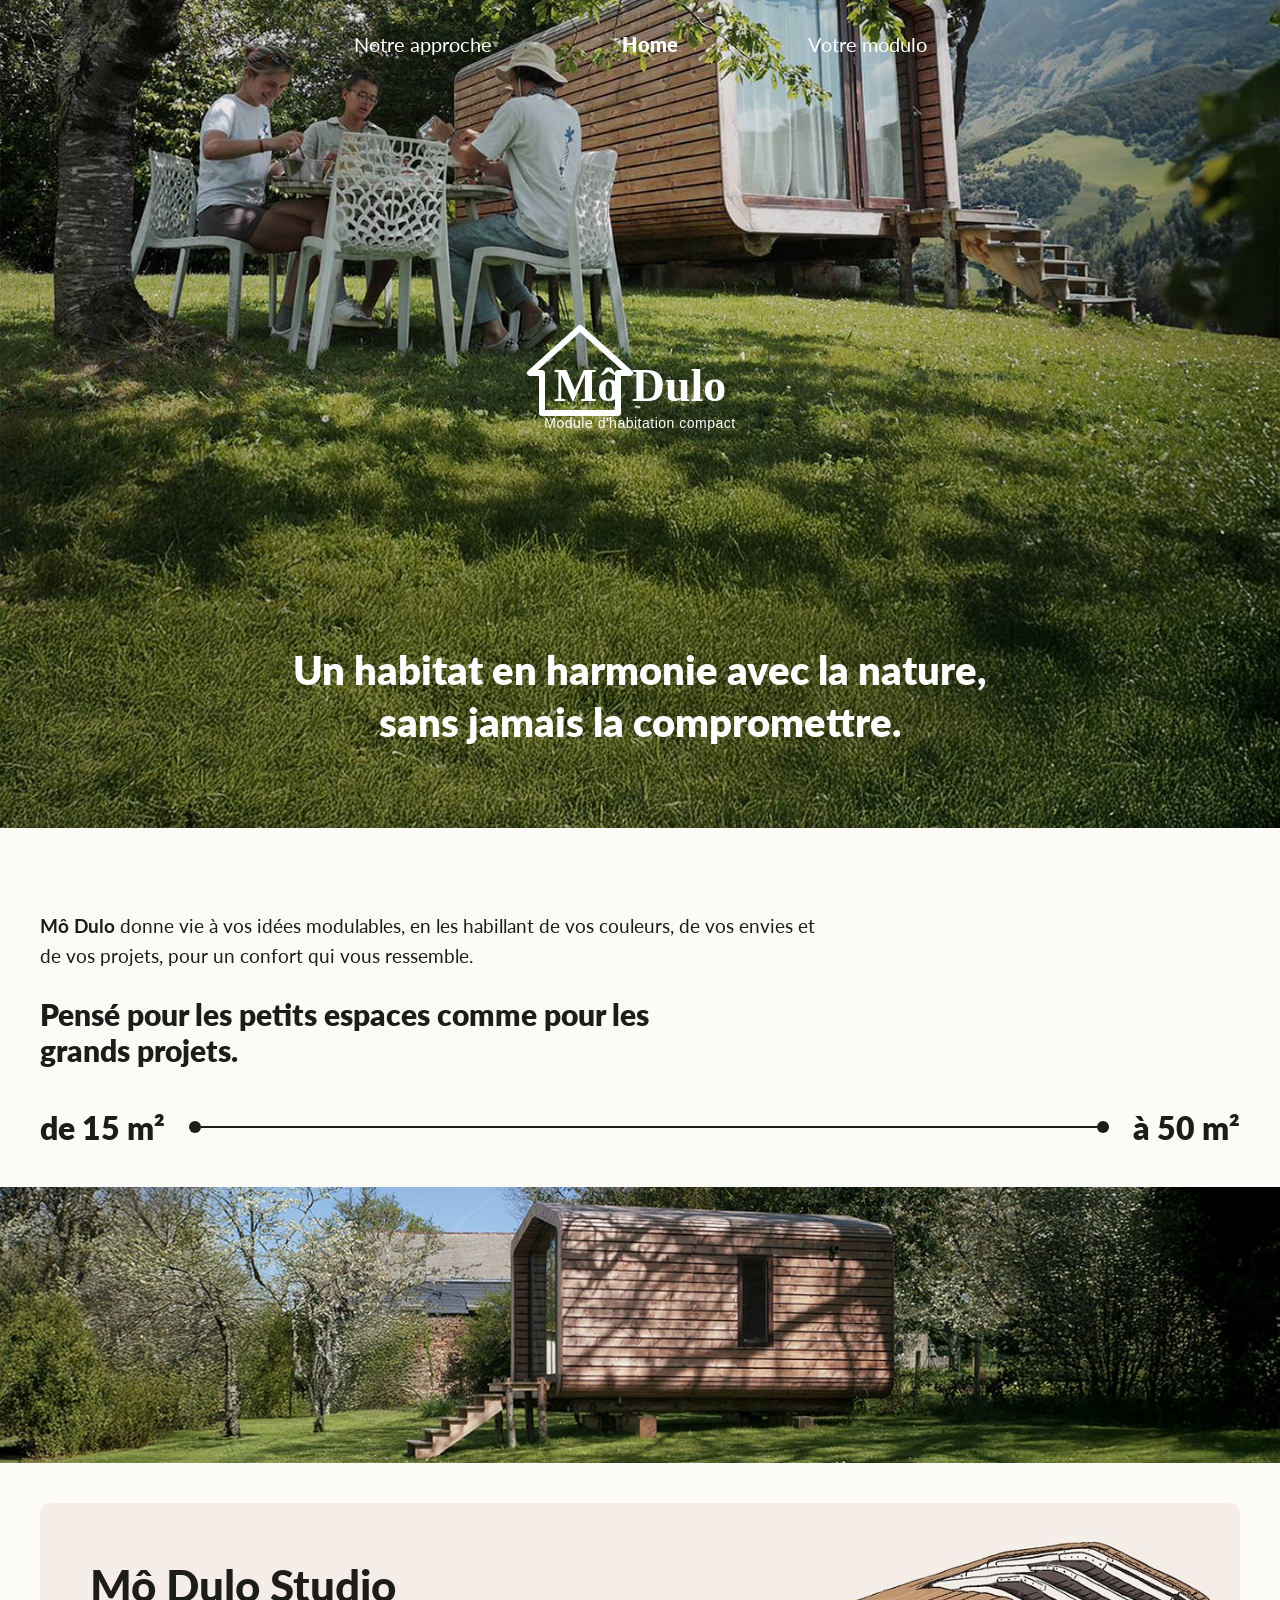
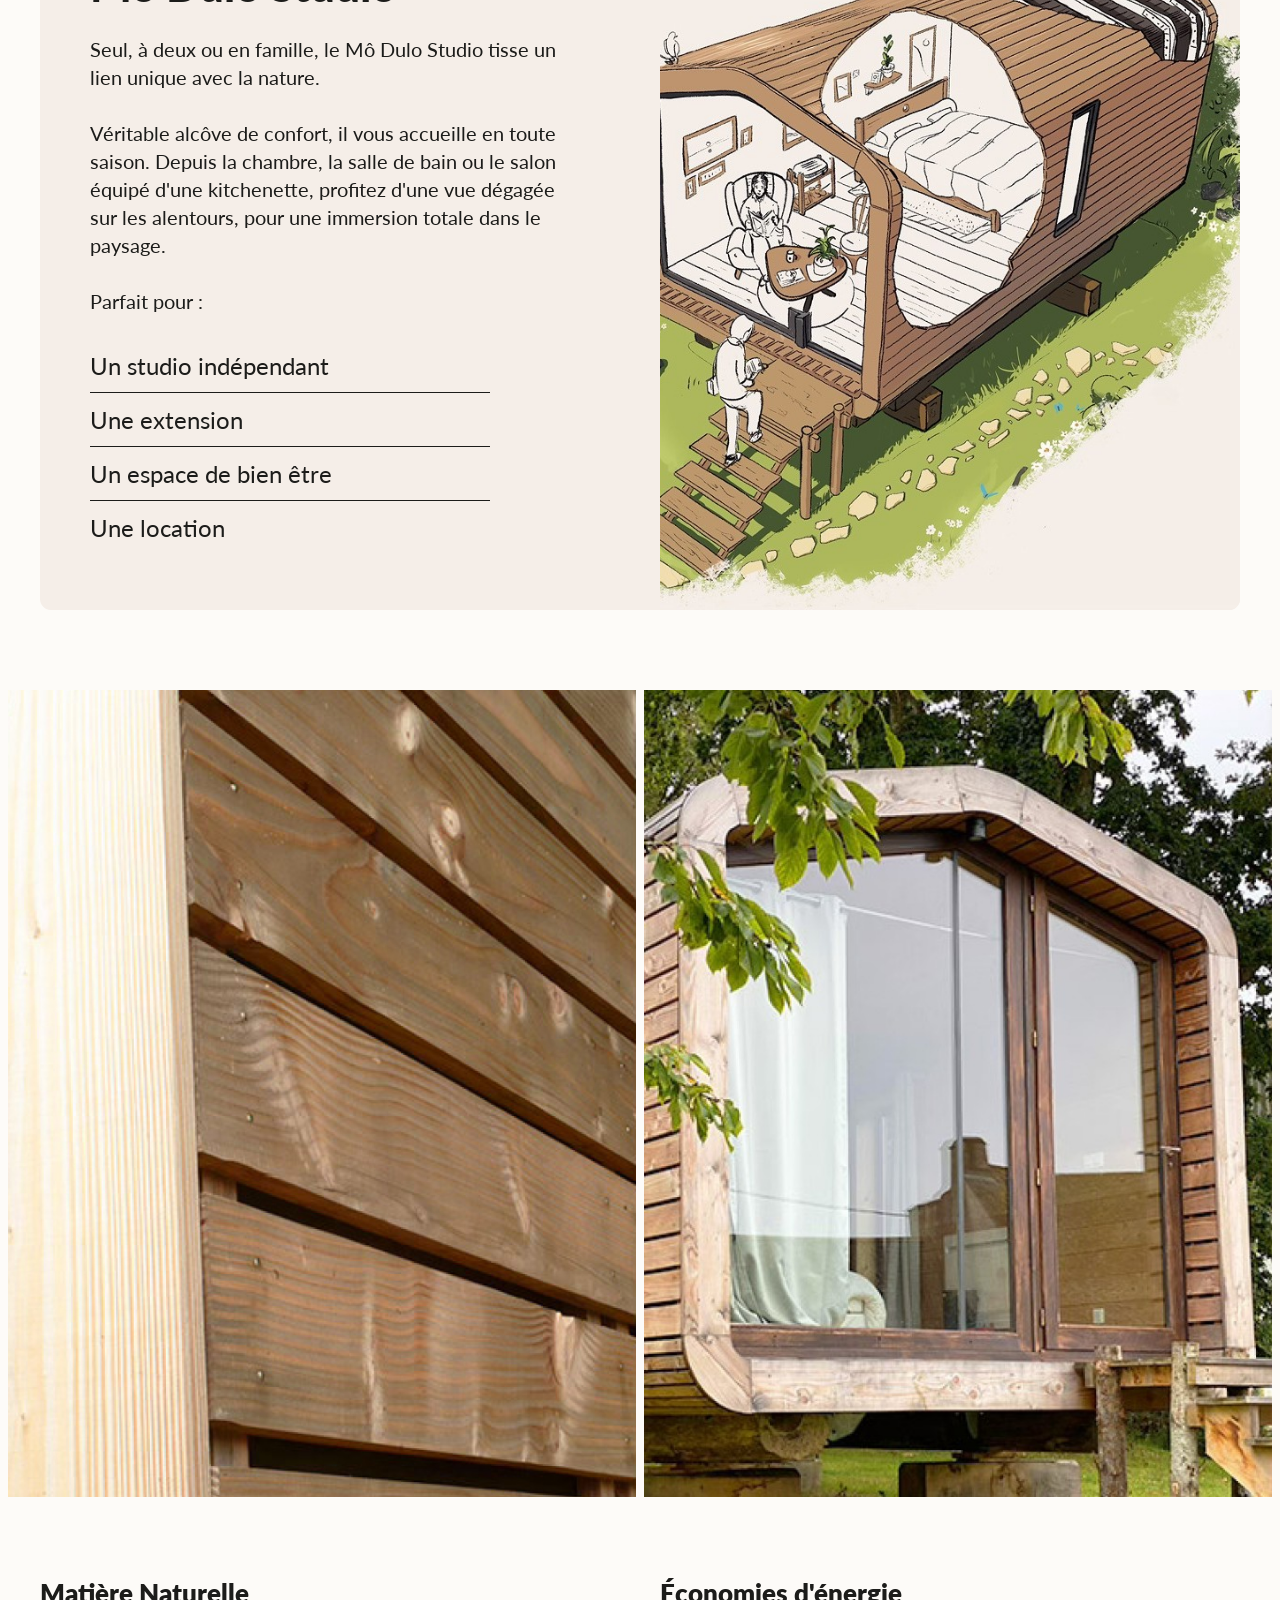
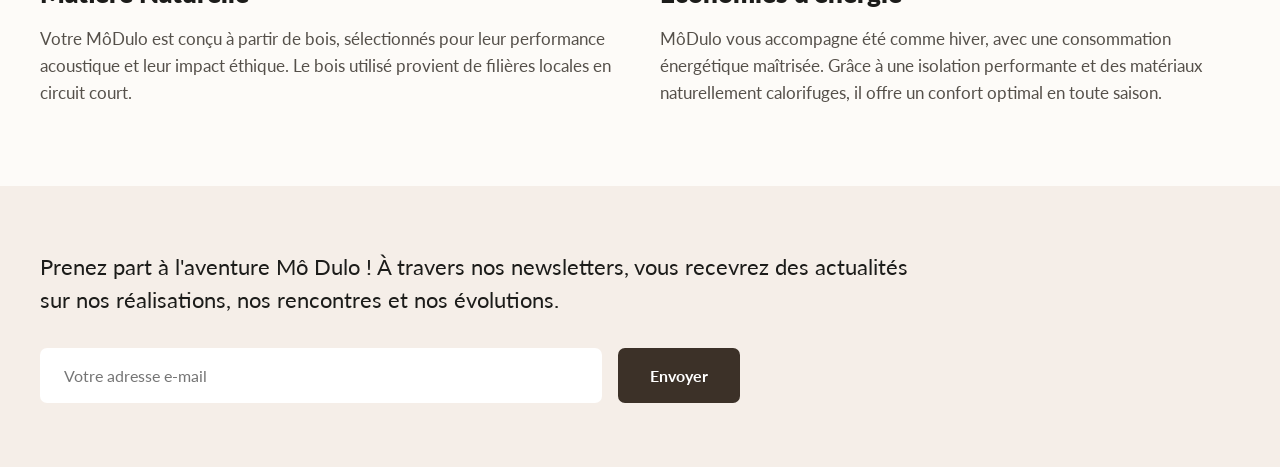
==== index.html @ f39a3858 "Replace placeholder images with real Figma exports Swap the placeholder SVGs for the actual photos/i" ====
<!DOCTYPE html>
<html lang="fr">
<head>
  <meta charset="UTF-8">
  <meta name="viewport" content="width=device-width, initial-scale=1.0">
  <title>Mô Dulo — Module d'habitation compact</title>
  <link rel="preconnect" href="https://fonts.googleapis.com">
  <link rel="preconnect" href="https://fonts.gstatic.com" crossorigin>
  <link href="https://fonts.googleapis.com/css2?family=Lato:ital,wght@0,400;0,700;0,800;0,900&display=swap" rel="stylesheet">
  <link rel="stylesheet" href="assets/css/styles.css">
</head>
<body>

  <header class="hero">
    <nav class="nav">
      <a href="#approche" class="nav__link">Notre approche</a>
      <a href="#" class="nav__link nav__link--active">Home</a>
      <a href="#modulo" class="nav__link">Votre modulo</a>
    </nav>

    <div class="hero__logo">
      <img src="assets/img/logo.svg" alt="Mô Dulo — Module d'habitation compact">
    </div>

    <h1 class="hero__tagline">Un habitat en harmonie avec la nature,<br>sans jamais la compromettre.</h1>
  </header>

  <section class="intro">
    <p class="intro__text">
      <strong>Mô Dulo</strong> donne vie à vos idées modulables, en les habillant de vos couleurs, de vos envies et de vos projets, pour un confort qui vous ressemble.
    </p>
    <p class="intro__highlight">Pensé pour les petits espaces comme pour les grands projets.</p>

    <div class="size-range">
      <span class="size-range__value">de 15 m²</span>
      <span class="size-range__track">
        <span class="size-range__dot"></span>
        <span class="size-range__line"></span>
        <span class="size-range__dot"></span>
      </span>
      <span class="size-range__value">à 50 m²</span>
    </div>
  </section>

  <div class="landscape-band">
    <img src="assets/img/landscape-band.jpg" alt="Mô Dulo installé dans un paysage naturel">
  </div>

  <section class="studio">
    <div class="studio__card">
      <div class="studio__content">
        <h2>Mô Dulo Studio</h2>
        <p>
          Seul, à deux ou en famille, le Mô Dulo Studio tisse un lien unique avec la nature.
          <br><br>
          Véritable alcôve de confort, il vous accueille en toute saison. Depuis la chambre, la salle de bain ou le salon équipé d'une kitchenette, profitez d'une vue dégagée sur les alentours, pour une immersion totale dans le paysage.
          <br><br>
          Parfait pour :
        </p>
        <ul class="studio__list">
          <li>Un studio indépendant</li>
          <li>Une extension</li>
          <li>Un espace de bien être</li>
          <li>Une location</li>
        </ul>
      </div>
      <div class="studio__image">
        <img src="assets/img/studio-illustration.jpg" alt="Coupe illustrée du Mô Dulo Studio">
      </div>
    </div>
  </section>

  <section class="gallery">
    <img src="assets/img/wood-texture.jpg" alt="Bardage bois du Mô Dulo">
    <img src="assets/img/window-photo.jpg" alt="Baie vitrée du Mô Dulo">
  </section>

  <section class="features">
    <div class="features__item">
      <h3>Matière Naturelle</h3>
      <p>Votre MôDulo est conçu à partir de bois, sélectionnés pour leur performance acoustique et leur impact éthique. Le bois utilisé provient de filières locales en circuit court.</p>
    </div>
    <div class="features__item">
      <h3>Économies d'énergie</h3>
      <p>MôDulo vous accompagne été comme hiver, avec une consommation énergétique maîtrisée. Grâce à une isolation performante et des matériaux naturellement calorifuges, il offre un confort optimal en toute saison.</p>
    </div>
  </section>

  <section class="newsletter">
    <p class="newsletter__text">
      Prenez part à l'aventure Mô Dulo ! À travers nos newsletters, vous recevrez des actualités sur nos réalisations, nos rencontres et nos évolutions.
    </p>
    <form class="newsletter__form" id="newsletter-form">
      <input type="email" name="email" class="newsletter__input" placeholder="Votre adresse e-mail" required>
      <button type="submit" class="newsletter__button">Envoyer</button>
    </form>
  </section>

  <script src="assets/js/main.js"></script>
</body>
</html>
---- assets/css/styles.css ----
:root {
  --color-bg: #fdfbf8;
  --color-card: #f5eee8;
  --color-text: #1c1c1a;
  --color-muted: #55504a;
  --color-accent: #3c3128;
  --font-body: 'Lato', Arial, sans-serif;
}

* {
  box-sizing: border-box;
}

body {
  margin: 0;
  font-family: var(--font-body);
  color: var(--color-text);
  background: var(--color-bg);
}

img {
  max-width: 100%;
  display: block;
}

/* Header / Hero */

.hero {
  position: relative;
  min-height: 92vh;
  background: url('../img/hero.jpg') center / cover no-repeat;
  display: flex;
  flex-direction: column;
  justify-content: space-between;
  padding: 32px 40px 80px;
}

.nav {
  display: flex;
  justify-content: center;
  gap: 130px;
  flex-wrap: wrap;
}

.nav__link {
  color: #ffffff;
  font-size: 20px;
  font-weight: 400;
  text-decoration: none;
}

.nav__link--active {
  font-weight: 800;
}

.hero__logo {
  display: flex;
  justify-content: center;
  margin-top: 40px;
}

.hero__logo img {
  width: min(300px, 60vw);
}

.hero__tagline {
  color: #ffffff;
  text-align: center;
  font-size: clamp(24px, 4vw, 40px);
  font-weight: 800;
  line-height: 1.3;
  margin: 0;
}

/* Intro */

.intro {
  max-width: 1360px;
  margin: 0 auto;
  padding: 64px 40px 40px;
}

.intro__text {
  font-size: 19px;
  line-height: 1.6;
  max-width: 780px;
}

.intro__highlight {
  font-size: 30px;
  font-weight: 800;
  max-width: 620px;
  margin: 24px 0 40px;
}

.size-range {
  display: flex;
  align-items: center;
  gap: 24px;
  flex-wrap: wrap;
}

.size-range__value {
  font-size: 32px;
  font-weight: 800;
  white-space: nowrap;
}

.size-range__track {
  flex: 1;
  min-width: 160px;
  display: flex;
  align-items: center;
}

.size-range__dot {
  width: 12px;
  height: 12px;
  border-radius: 50%;
  background: var(--color-text);
  flex-shrink: 0;
}

.size-range__line {
  flex: 1;
  height: 2px;
  background: var(--color-text);
}

/* Landscape band */

.landscape-band {
  width: 100%;
  line-height: 0;
}

.landscape-band img {
  width: 100%;
  height: auto;
  object-fit: cover;
}

/* Studio */

.studio {
  padding: 40px;
  max-width: 1440px;
  margin: 0 auto;
}

.studio__card {
  background: var(--color-card);
  border-radius: 11px;
  display: flex;
  flex-wrap: wrap;
  align-items: stretch;
  overflow: hidden;
  gap: 40px;
}

.studio__content {
  flex: 1 1 380px;
  padding: 56px 50px;
}

.studio__content h2 {
  font-size: 44px;
  font-weight: 900;
  margin: 0 0 24px;
}

.studio__content p {
  font-size: 20px;
  line-height: 1.4;
  margin: 0 0 24px;
}

.studio__list {
  list-style: none;
  margin: 0;
  padding: 0;
  font-size: 24px;
  max-width: 400px;
}

.studio__list li {
  padding: 12px 0;
  border-bottom: 1px solid var(--color-text);
}

.studio__list li:last-child {
  border-bottom: none;
}

.studio__image {
  flex: 1 1 380px;
  min-width: 0;
}

.studio__image img {
  width: 100%;
  height: 100%;
  object-fit: cover;
}

/* Gallery */

.gallery {
  display: grid;
  grid-template-columns: 1fr 1fr;
  gap: 8px;
  padding: 0 8px;
  max-width: 1440px;
  margin: 40px auto;
}

.gallery img {
  width: 100%;
  height: 100%;
  object-fit: cover;
}

/* Features */

.features {
  max-width: 1440px;
  margin: 0 auto;
  padding: 40px;
  display: grid;
  grid-template-columns: 1fr 1fr;
  gap: 40px;
}

.features__item h3 {
  font-size: 26px;
  font-weight: 800;
  margin: 0 0 16px;
}

.features__item p {
  font-size: 17px;
  line-height: 1.6;
  color: var(--color-muted);
  margin: 0;
}

/* Newsletter */

.newsletter {
  background: var(--color-card);
  max-width: 1440px;
  margin: 40px auto 0;
  padding: 64px 40px;
}

.newsletter__text {
  max-width: 900px;
  font-size: 22px;
  line-height: 1.5;
  margin: 0 0 32px;
}

.newsletter__form {
  display: flex;
  gap: 16px;
  max-width: 700px;
  flex-wrap: wrap;
}

.newsletter__input {
  flex: 1;
  min-width: 200px;
  padding: 18px 24px;
  border-radius: 7px;
  border: none;
  background: #ffffff;
  font-family: inherit;
  font-size: 16px;
}

.newsletter__button {
  padding: 18px 32px;
  border-radius: 7px;
  border: none;
  background: var(--color-accent);
  color: #ffffff;
  font-family: inherit;
  font-size: 16px;
  font-weight: 700;
  cursor: pointer;
}

.newsletter__button:hover {
  opacity: 0.9;
}

@media (max-width: 700px) {
  .gallery,
  .features {
    grid-template-columns: 1fr;
  }

  .nav {
    gap: 24px;
  }

  .studio__content {
    padding: 40px 28px;
  }
}
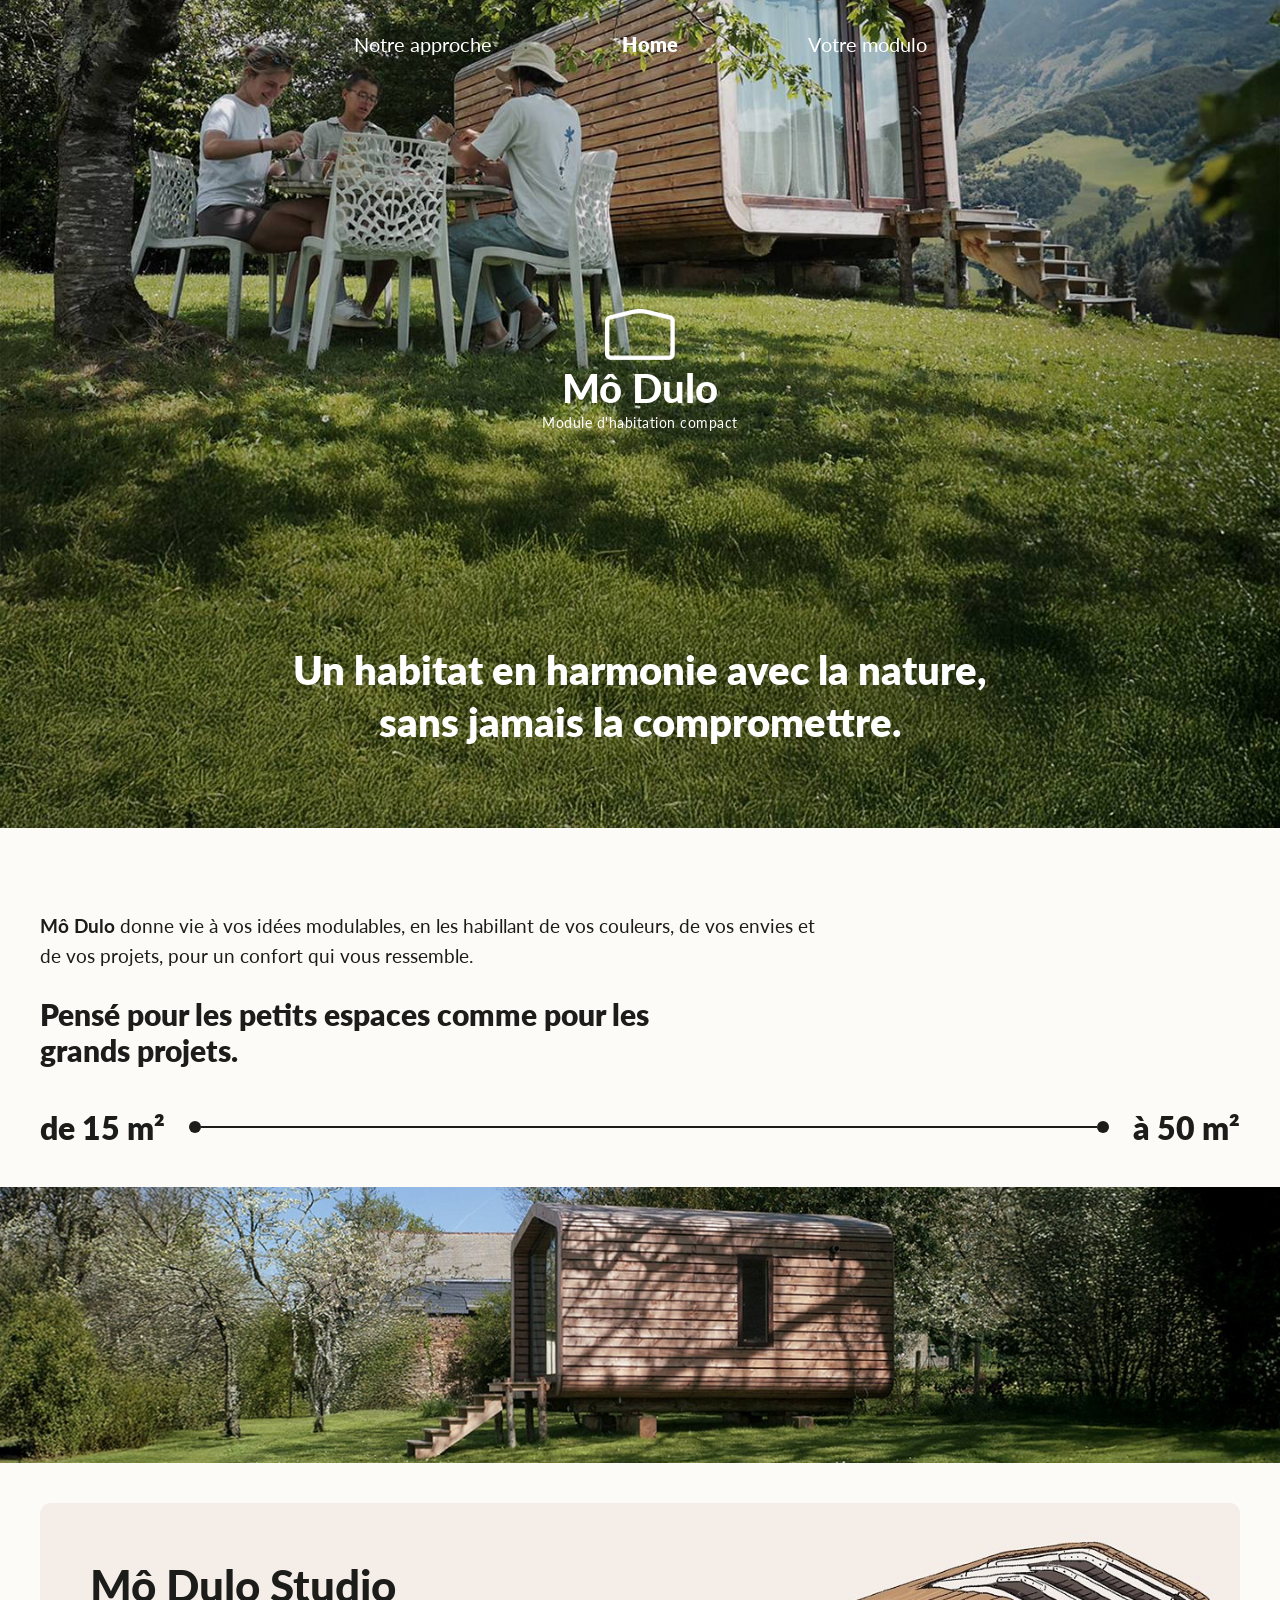
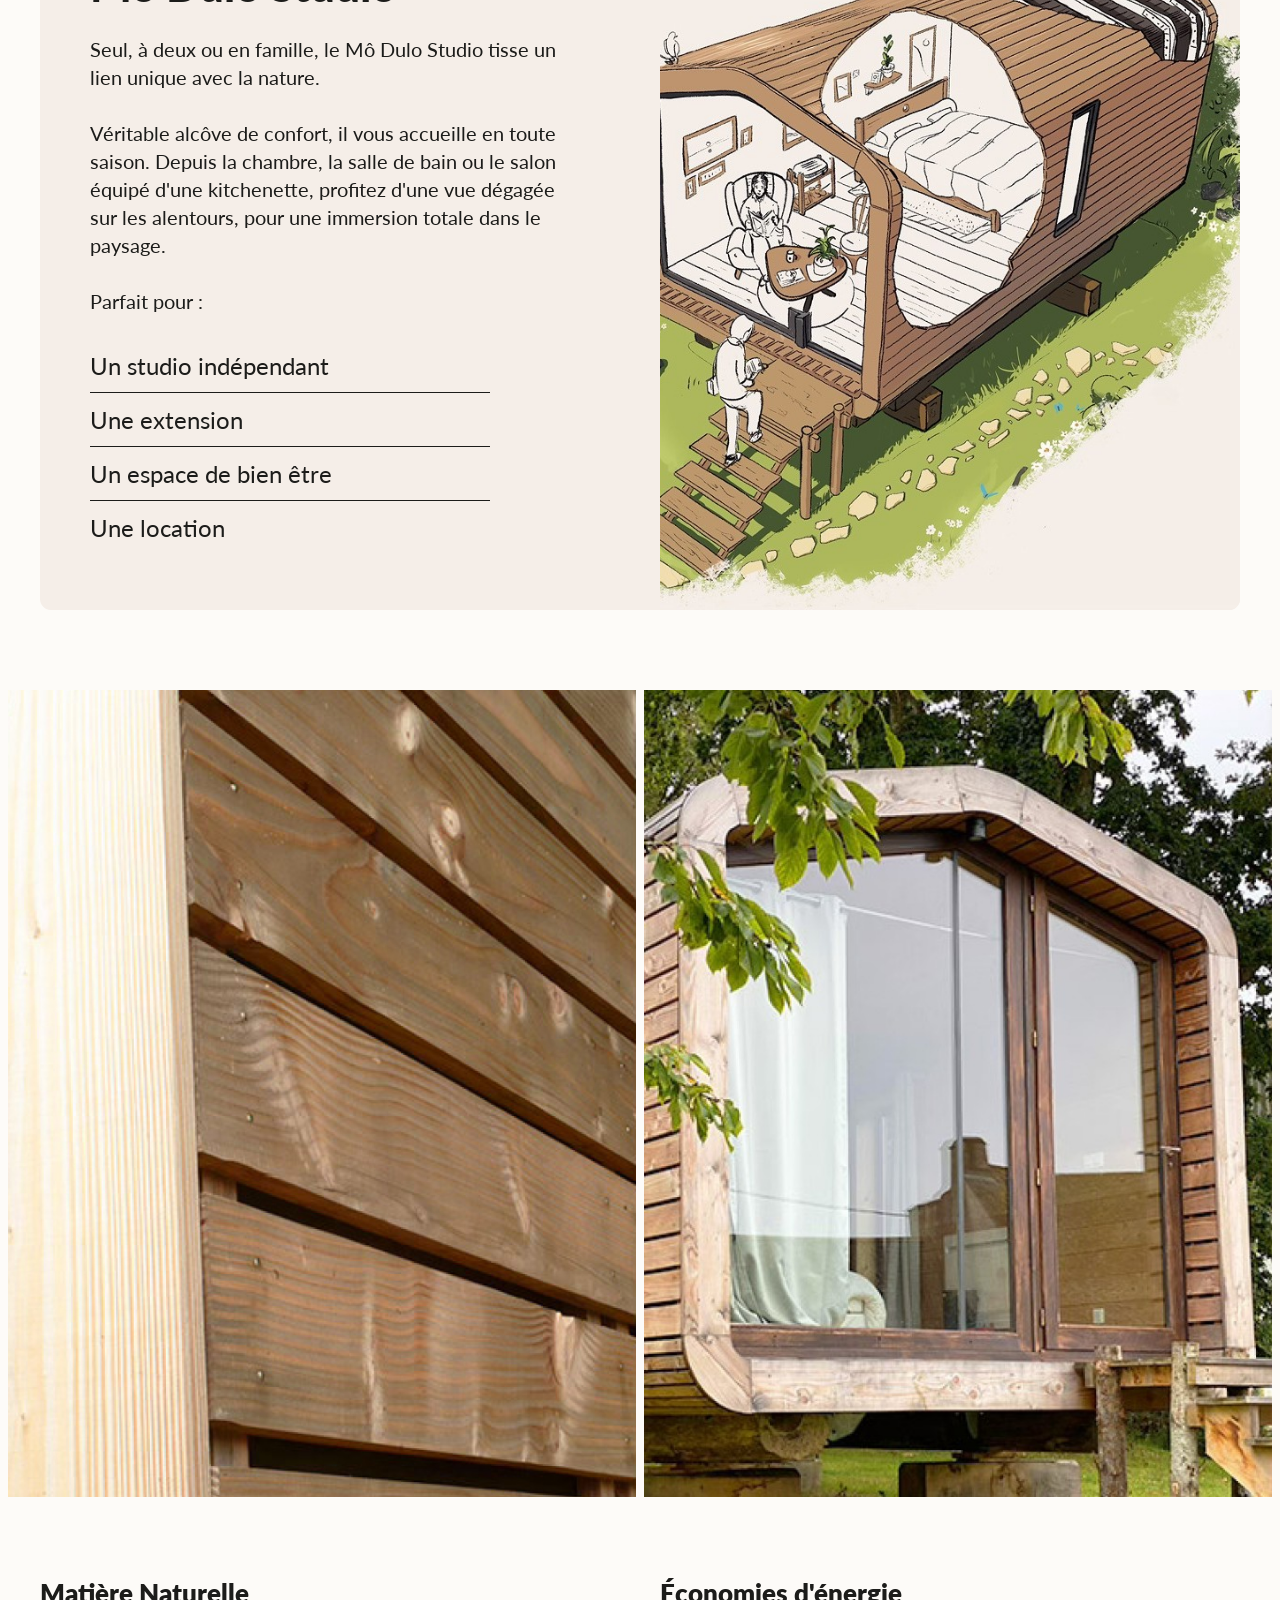
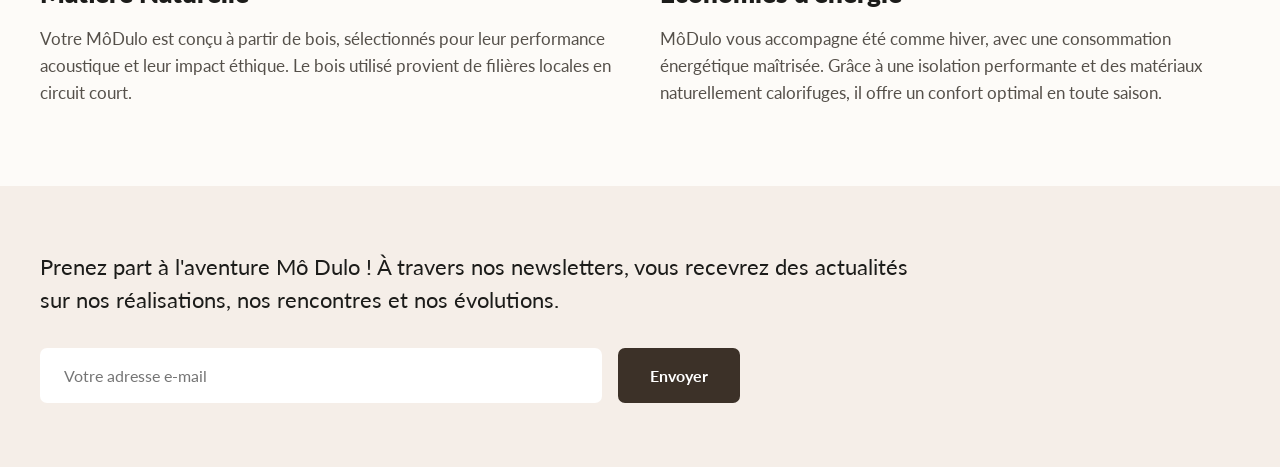
==== commit 6b20e899: "Use real logo icon exported from Figma Replace the hand-drawn placeholder logo with the actual house" ====
--- a/index.html
+++ b/index.html
@@ -19,7 +19,9 @@
     </nav>
 
     <div class="hero__logo">
-      <img src="assets/img/logo.svg" alt="Mô Dulo — Module d'habitation compact">
+      <img src="assets/img/logo-icon.png" alt="" class="hero__logo-icon">
+      <p class="hero__logo-title">Mô Dulo</p>
+      <p class="hero__logo-subtitle">Module d'habitation compact</p>
     </div>
 
     <h1 class="hero__tagline">Un habitat en harmonie avec la nature,<br>sans jamais la compromettre.</h1>
--- a/assets/css/styles.css
+++ b/assets/css/styles.css
@@ -55,12 +55,29 @@
 
 .hero__logo {
   display: flex;
-  justify-content: center;
+  flex-direction: column;
+  align-items: center;
   margin-top: 40px;
-}
-
-.hero__logo img {
-  width: min(300px, 60vw);
+  color: #ffffff;
+}
+
+.hero__logo-icon {
+  width: 70px;
+  height: auto;
+  margin-bottom: 8px;
+}
+
+.hero__logo-title {
+  margin: 0;
+  font-size: 40px;
+  font-weight: 900;
+  line-height: 1;
+}
+
+.hero__logo-subtitle {
+  margin: 6px 0 0;
+  font-size: 14px;
+  letter-spacing: 0.5px;
 }
 
 .hero__tagline {
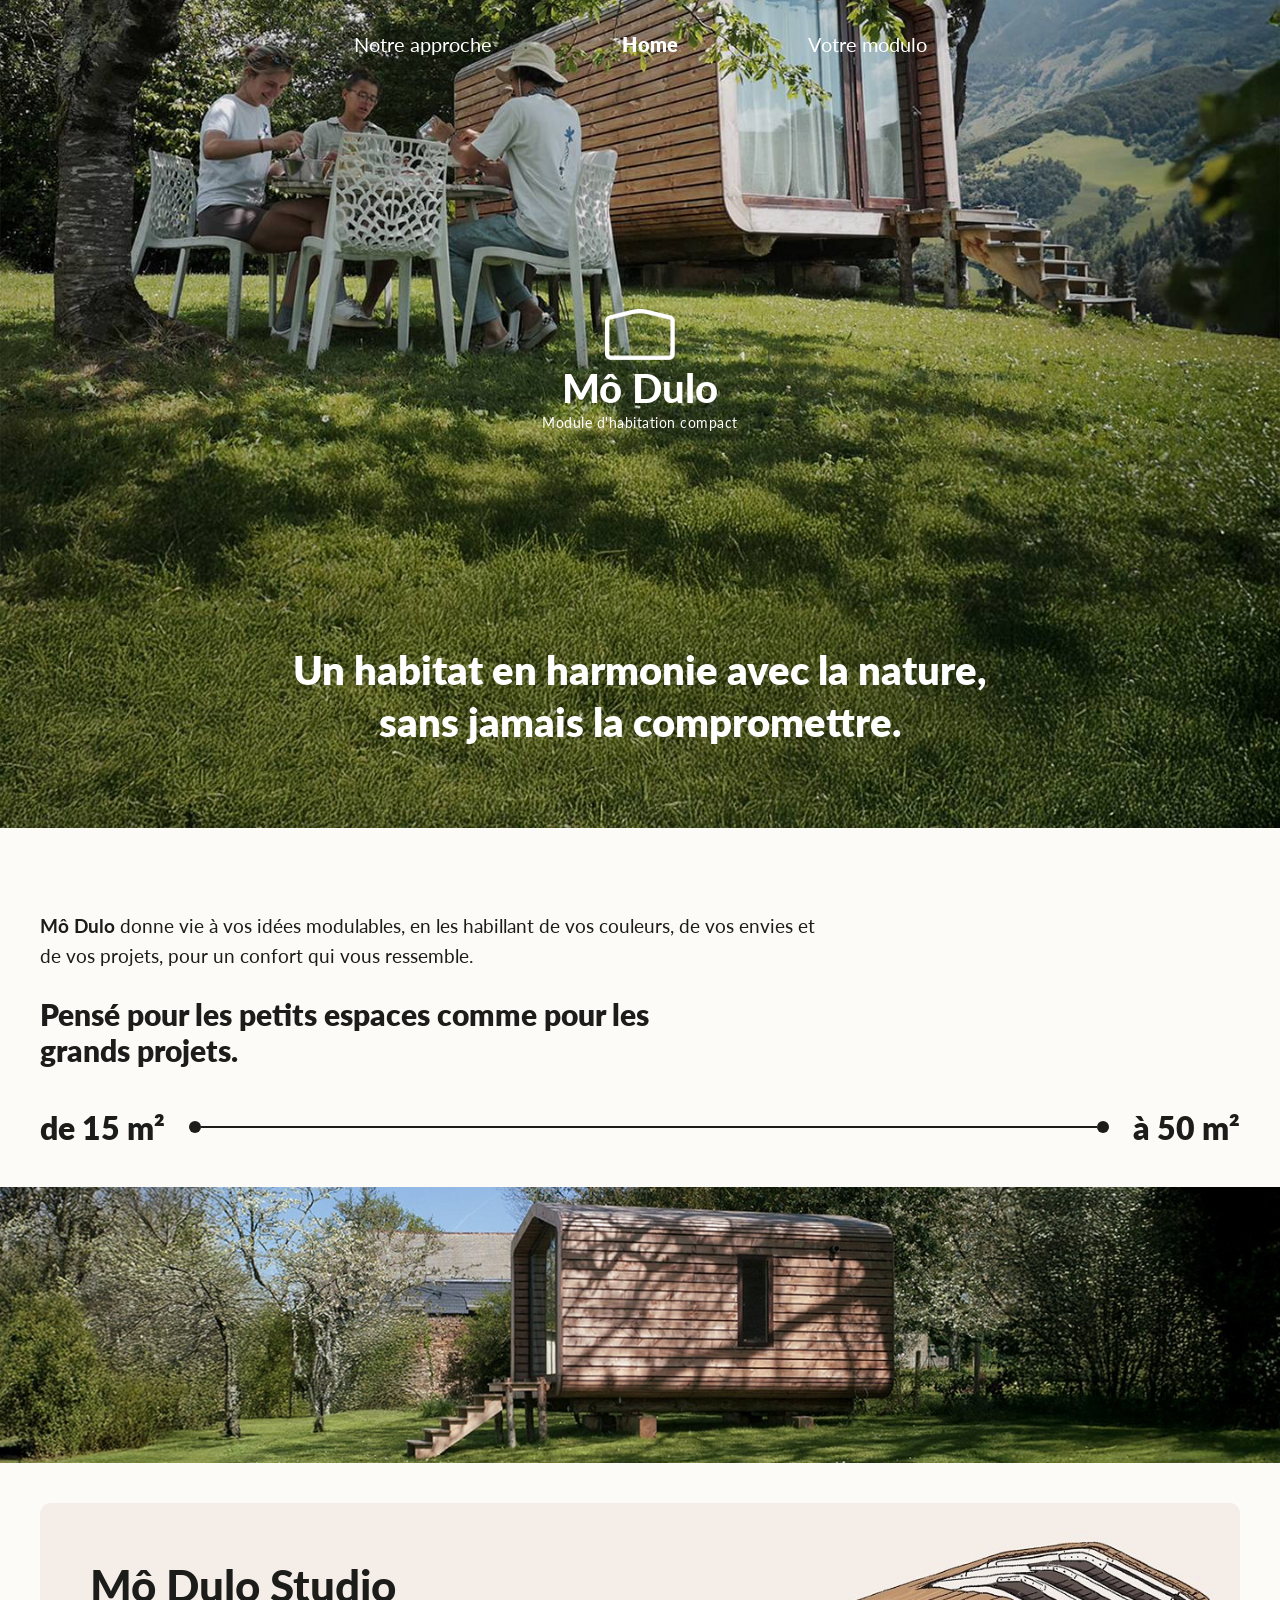
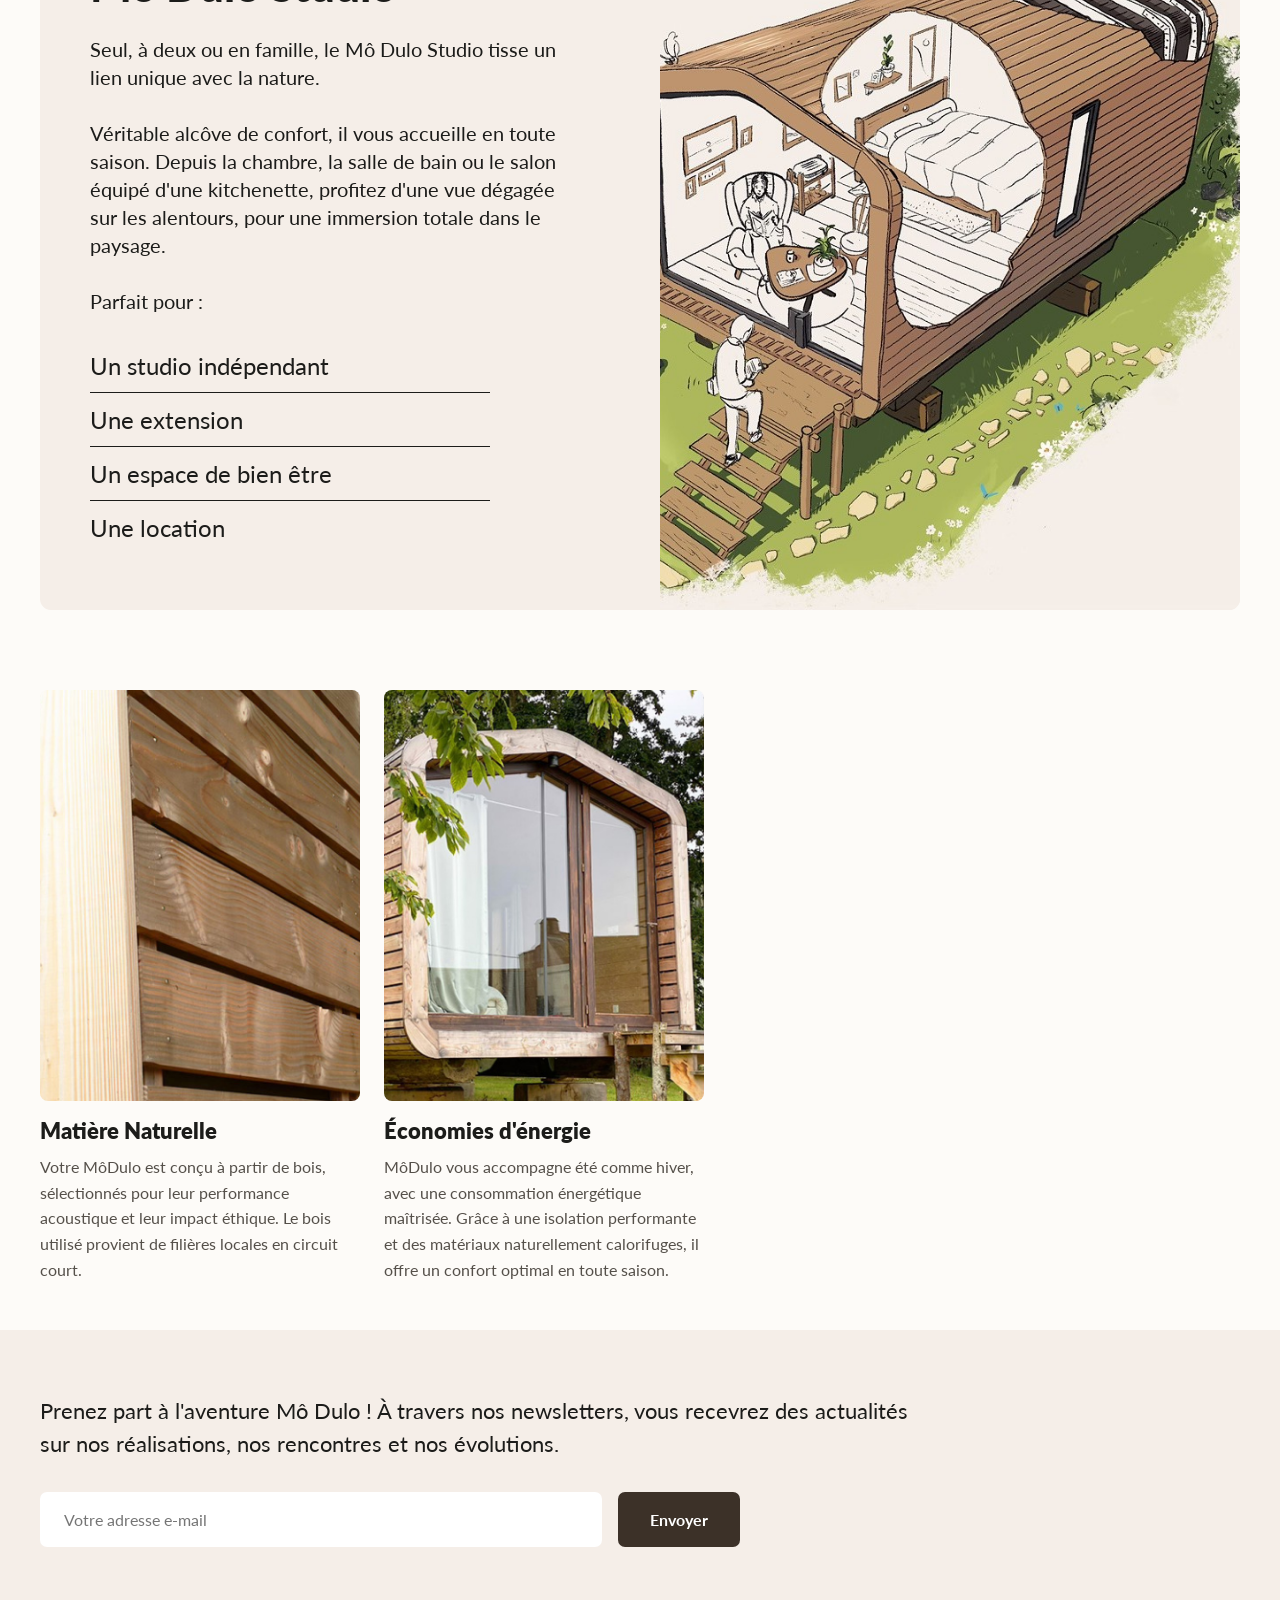
==== commit 40726eb2: "Turn Home's material/energy section into a horizontal image+caption carousel Each photo now sits dir" ====
--- a/index.html
+++ b/index.html
@@ -13,9 +13,15 @@
 
   <header class="hero">
     <nav class="nav">
-      <a href="#approche" class="nav__link">Notre approche</a>
-      <a href="#" class="nav__link nav__link--active">Home</a>
-      <a href="#modulo" class="nav__link">Votre modulo</a>
+      <a href="notre-approche.html" class="nav__link">Notre approche</a>
+      <a href="index.html" class="nav__link nav__link--active">Home</a>
+      <div class="nav__item">
+        <a href="votre-modulo.html" class="nav__link">Votre modulo</a>
+        <div class="nav__dropdown">
+          <a href="votre-modulo-particulier.html">Particuliers</a>
+          <a href="votre-modulo-pro.html">Professionnels</a>
+        </div>
+      </div>
     </nav>
 
     <div class="hero__logo">
@@ -72,19 +78,18 @@
     </div>
   </section>
 
-  <section class="gallery">
-    <img src="assets/img/wood-texture.jpg" alt="Bardage bois du Mô Dulo">
-    <img src="assets/img/window-photo.jpg" alt="Baie vitrée du Mô Dulo">
-  </section>
-
-  <section class="features">
-    <div class="features__item">
-      <h3>Matière Naturelle</h3>
-      <p>Votre MôDulo est conçu à partir de bois, sélectionnés pour leur performance acoustique et leur impact éthique. Le bois utilisé provient de filières locales en circuit court.</p>
-    </div>
-    <div class="features__item">
-      <h3>Économies d'énergie</h3>
-      <p>MôDulo vous accompagne été comme hiver, avec une consommation énergétique maîtrisée. Grâce à une isolation performante et des matériaux naturellement calorifuges, il offre un confort optimal en toute saison.</p>
+  <section class="feature-carousel">
+    <div class="feature-carousel__track">
+      <div class="feature-carousel__item">
+        <img src="assets/img/wood-texture.jpg" alt="Bardage bois du Mô Dulo">
+        <h3>Matière Naturelle</h3>
+        <p>Votre MôDulo est conçu à partir de bois, sélectionnés pour leur performance acoustique et leur impact éthique. Le bois utilisé provient de filières locales en circuit court.</p>
+      </div>
+      <div class="feature-carousel__item">
+        <img src="assets/img/window-photo.jpg" alt="Baie vitrée du Mô Dulo">
+        <h3>Économies d'énergie</h3>
+        <p>MôDulo vous accompagne été comme hiver, avec une consommation énergétique maîtrisée. Grâce à une isolation performante et des matériaux naturellement calorifuges, il offre un confort optimal en toute saison.</p>
+      </div>
     </div>
   </section>
 
--- a/assets/css/styles.css
+++ b/assets/css/styles.css
@@ -53,6 +53,49 @@
   font-weight: 800;
 }
 
+.nav__item {
+  position: relative;
+  padding-bottom: 12px;
+  margin-bottom: -12px;
+}
+
+.nav__dropdown {
+  display: none;
+  position: absolute;
+  top: 100%;
+  left: 50%;
+  transform: translateX(-50%);
+  min-width: 180px;
+  background: #ffffff;
+  border-radius: 8px;
+  box-shadow: 0 12px 28px rgba(0, 0, 0, 0.18);
+  padding: 8px;
+  flex-direction: column;
+  z-index: 30;
+}
+
+.nav__item:hover .nav__dropdown,
+.nav__item:focus-within .nav__dropdown,
+.nav__item.is-open .nav__dropdown {
+  display: flex;
+}
+
+.nav__dropdown a {
+  display: block;
+  padding: 10px 14px;
+  border-radius: 6px;
+  color: var(--color-text);
+  font-size: 16px;
+  font-weight: 400;
+  text-decoration: none;
+  white-space: nowrap;
+}
+
+.nav__dropdown a:hover,
+.nav__dropdown a.is-active {
+  background: var(--color-card);
+}
+
 .hero__logo {
   display: flex;
   flex-direction: column;
@@ -220,42 +263,45 @@
   object-fit: cover;
 }
 
-/* Gallery */
-
-.gallery {
-  display: grid;
-  grid-template-columns: 1fr 1fr;
-  gap: 8px;
-  padding: 0 8px;
+/* Feature carousel — image + caption pairs, scrolling horizontally */
+
+.feature-carousel {
   max-width: 1440px;
   margin: 40px auto;
-}
-
-.gallery img {
-  width: 100%;
-  height: 100%;
-  object-fit: cover;
-}
-
-/* Features */
-
-.features {
-  max-width: 1440px;
-  margin: 0 auto;
-  padding: 40px;
-  display: grid;
-  grid-template-columns: 1fr 1fr;
-  gap: 40px;
-}
-
-.features__item h3 {
-  font-size: 26px;
-  font-weight: 800;
-  margin: 0 0 16px;
-}
-
-.features__item p {
-  font-size: 17px;
+  padding: 0 40px;
+}
+
+.feature-carousel__track {
+  display: flex;
+  gap: 24px;
+  overflow-x: auto;
+  scroll-snap-type: x mandatory;
+  -webkit-overflow-scrolling: touch;
+  padding-bottom: 8px;
+}
+
+.feature-carousel__item {
+  flex: 0 0 auto;
+  width: min(320px, 80vw);
+  scroll-snap-align: start;
+}
+
+.feature-carousel__item img {
+  width: 100%;
+  aspect-ratio: 668 / 858;
+  object-fit: cover;
+  border-radius: 8px;
+  margin-bottom: 16px;
+}
+
+.feature-carousel__item h3 {
+  font-size: 22px;
+  font-weight: 800;
+  margin: 0 0 10px;
+}
+
+.feature-carousel__item p {
+  font-size: 16px;
   line-height: 1.6;
   color: var(--color-muted);
   margin: 0;
@@ -311,12 +357,297 @@
   opacity: 0.9;
 }
 
+/* Plain page header (inner pages without a hero photo) */
+
+.page-header {
+  padding: 32px 40px;
+  background: var(--color-bg);
+}
+
+.page-header .nav__link {
+  color: var(--color-text);
+}
+
+.page-title {
+  max-width: 1440px;
+  margin: 0 auto;
+  padding: 24px 40px 0;
+  font-size: clamp(28px, 3.5vw, 44px);
+  font-weight: 900;
+}
+
+/* Two-column text + media block, reused across inner pages */
+
+.two-col {
+  max-width: 1440px;
+  margin: 0 auto;
+  padding: 40px;
+  display: flex;
+  flex-wrap: wrap;
+  gap: 40px;
+  align-items: center;
+}
+
+.two-col--reverse {
+  flex-direction: row-reverse;
+}
+
+.two-col__text {
+  flex: 1 1 420px;
+}
+
+.two-col__text h2 {
+  font-size: clamp(24px, 3vw, 34px);
+  font-weight: 800;
+  margin: 0 0 20px;
+}
+
+.two-col__text p {
+  font-size: 18px;
+  line-height: 1.6;
+  color: var(--color-muted);
+  margin: 0;
+}
+
+.two-col__media {
+  flex: 1 1 380px;
+  min-width: 0;
+}
+
+.two-col__media img {
+  width: 100%;
+  border-radius: 11px;
+}
+
+/* Statement banner */
+
+.statement {
+  max-width: 1200px;
+  margin: 0 auto;
+  padding: 20px 40px 60px;
+  font-size: clamp(22px, 2.6vw, 30px);
+  font-weight: 800;
+  line-height: 1.4;
+}
+
+/* Single full-width image band (for flattened multi-photo exports) */
+
+.full-image {
+  max-width: 1440px;
+  margin: 0 auto 60px;
+  padding: 0 40px;
+}
+
+.full-image img {
+  width: 100%;
+  border-radius: 8px;
+  object-fit: cover;
+}
+
+/* Image grid (flexible number of tiles) */
+
+.image-grid {
+  max-width: 1440px;
+  margin: 0 auto 60px;
+  padding: 0 40px;
+  display: grid;
+  grid-template-columns: repeat(auto-fit, minmax(220px, 1fr));
+  gap: 12px;
+}
+
+.image-grid img {
+  width: 100%;
+  height: 100%;
+  border-radius: 8px;
+  object-fit: cover;
+}
+
+.image-grid--tight img {
+  border-radius: 0;
+}
+
+/* Info cards (3-up) */
+
+.info-cards {
+  max-width: 1440px;
+  margin: 0 auto 80px;
+  padding: 0 40px;
+  display: grid;
+  grid-template-columns: repeat(auto-fit, minmax(260px, 1fr));
+  gap: 24px;
+}
+
+.info-card {
+  background: var(--color-card);
+  border-radius: 11px;
+  padding: 28px;
+  font-size: 16px;
+  line-height: 1.6;
+  color: var(--color-muted);
+}
+
+/* Case studies (Votre modulo particulier / pro) */
+
+.case-study {
+  max-width: 1440px;
+  margin: 0 auto;
+  padding: 60px 40px;
+  border-top: 1px solid #ddd6cd;
+}
+
+.case-study:first-of-type {
+  border-top: none;
+}
+
+.case-study__title {
+  font-size: clamp(28px, 3.5vw, 40px);
+  font-weight: 900;
+  margin: 0 0 32px;
+}
+
+.case-study__intro {
+  display: flex;
+  flex-wrap: wrap;
+  gap: 40px;
+  margin-bottom: 32px;
+}
+
+.case-study__list {
+  flex: 1 1 320px;
+  list-style: none;
+  margin: 0;
+  padding: 0;
+  font-size: 17px;
+  line-height: 1.9;
+  color: var(--color-muted);
+}
+
+.case-study__media {
+  flex: 1 1 420px;
+  min-width: 0;
+}
+
+.case-study__media img {
+  width: 100%;
+  border-radius: 11px;
+}
+
+.case-study__summary {
+  font-size: 19px;
+  line-height: 1.6;
+  max-width: 900px;
+  margin: 0 0 24px;
+}
+
+.case-study__story {
+  font-size: 17px;
+  line-height: 1.7;
+  color: var(--color-muted);
+  max-width: 900px;
+  margin: 0 0 12px;
+}
+
+.case-study__location {
+  font-size: 15px;
+  font-weight: 700;
+  margin: 0 0 32px;
+}
+
+.case-study__gallery {
+  display: grid;
+  grid-template-columns: repeat(auto-fit, minmax(220px, 1fr));
+  gap: 12px;
+  margin: 0 0 40px;
+}
+
+.case-study__gallery img {
+  width: 100%;
+  height: 100%;
+  border-radius: 8px;
+  object-fit: cover;
+}
+
+.case-study__band {
+  margin: 0 0 40px;
+}
+
+.case-study__band img {
+  width: 100%;
+  border-radius: 11px;
+  max-height: 500px;
+  object-fit: cover;
+}
+
+.specs-grid {
+  display: grid;
+  grid-template-columns: repeat(auto-fit, minmax(200px, 1fr));
+  gap: 24px;
+}
+
+.specs-grid h4 {
+  font-size: 15px;
+  font-weight: 800;
+  text-transform: uppercase;
+  letter-spacing: 0.5px;
+  margin: 0 0 10px;
+}
+
+.specs-grid p {
+  font-size: 15px;
+  line-height: 1.6;
+  color: var(--color-muted);
+  margin: 0;
+}
+
+/* Hub page (Votre modulo) */
+
+.hub-cards {
+  max-width: 1100px;
+  margin: 0 auto;
+  padding: 40px;
+  display: grid;
+  grid-template-columns: repeat(auto-fit, minmax(320px, 1fr));
+  gap: 32px;
+}
+
+.hub-card {
+  display: block;
+  text-decoration: none;
+  color: var(--color-text);
+  background: var(--color-card);
+  border-radius: 11px;
+  overflow: hidden;
+  transition: transform 0.15s ease;
+}
+
+.hub-card:hover {
+  transform: translateY(-4px);
+}
+
+.hub-card img {
+  width: 100%;
+  height: 320px;
+  object-fit: cover;
+}
+
+.hub-card__body {
+  padding: 28px;
+}
+
+.hub-card__body h2 {
+  margin: 0 0 10px;
+  font-size: 26px;
+  font-weight: 800;
+}
+
+.hub-card__body p {
+  margin: 0;
+  font-size: 16px;
+  color: var(--color-muted);
+  line-height: 1.5;
+}
+
 @media (max-width: 700px) {
-  .gallery,
-  .features {
-    grid-template-columns: 1fr;
-  }
-
   .nav {
     gap: 24px;
   }
@@ -324,4 +655,8 @@
   .studio__content {
     padding: 40px 28px;
   }
-}
+
+  .two-col--reverse {
+    flex-direction: column;
+  }
+}
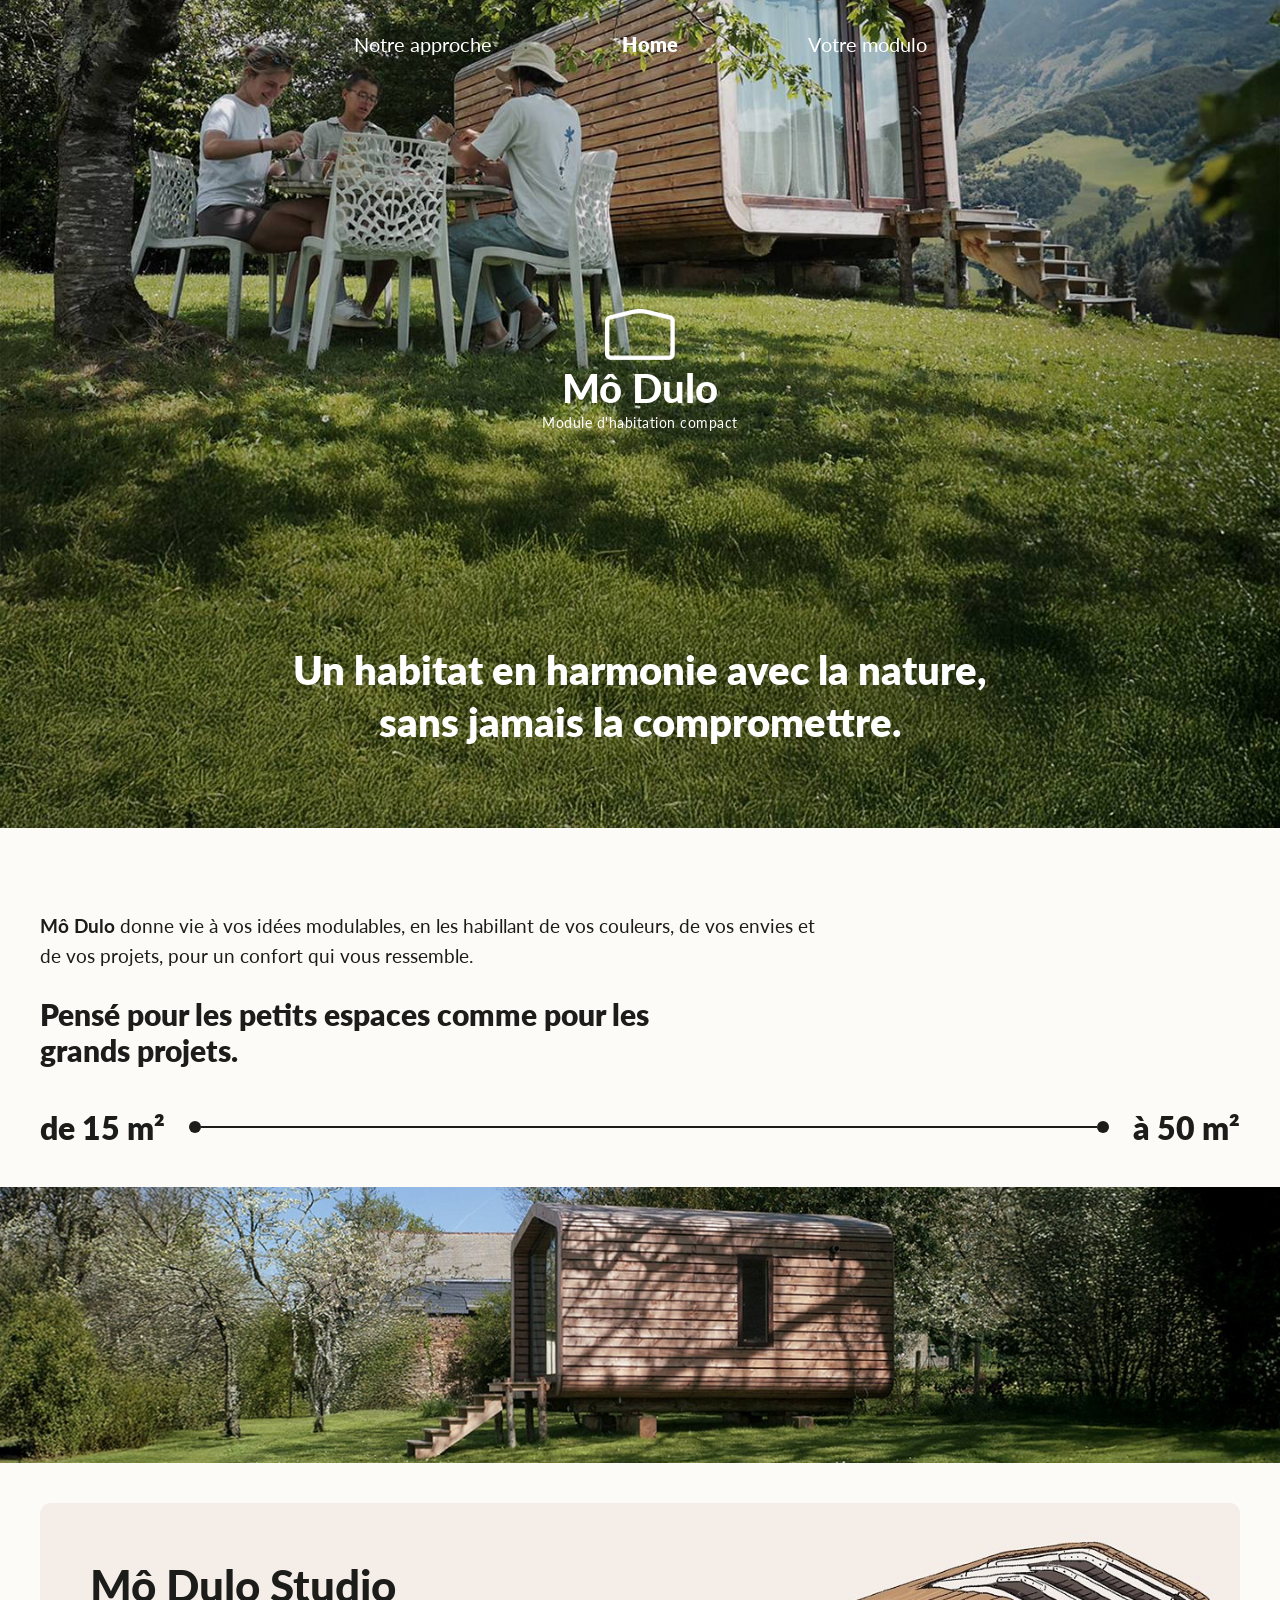
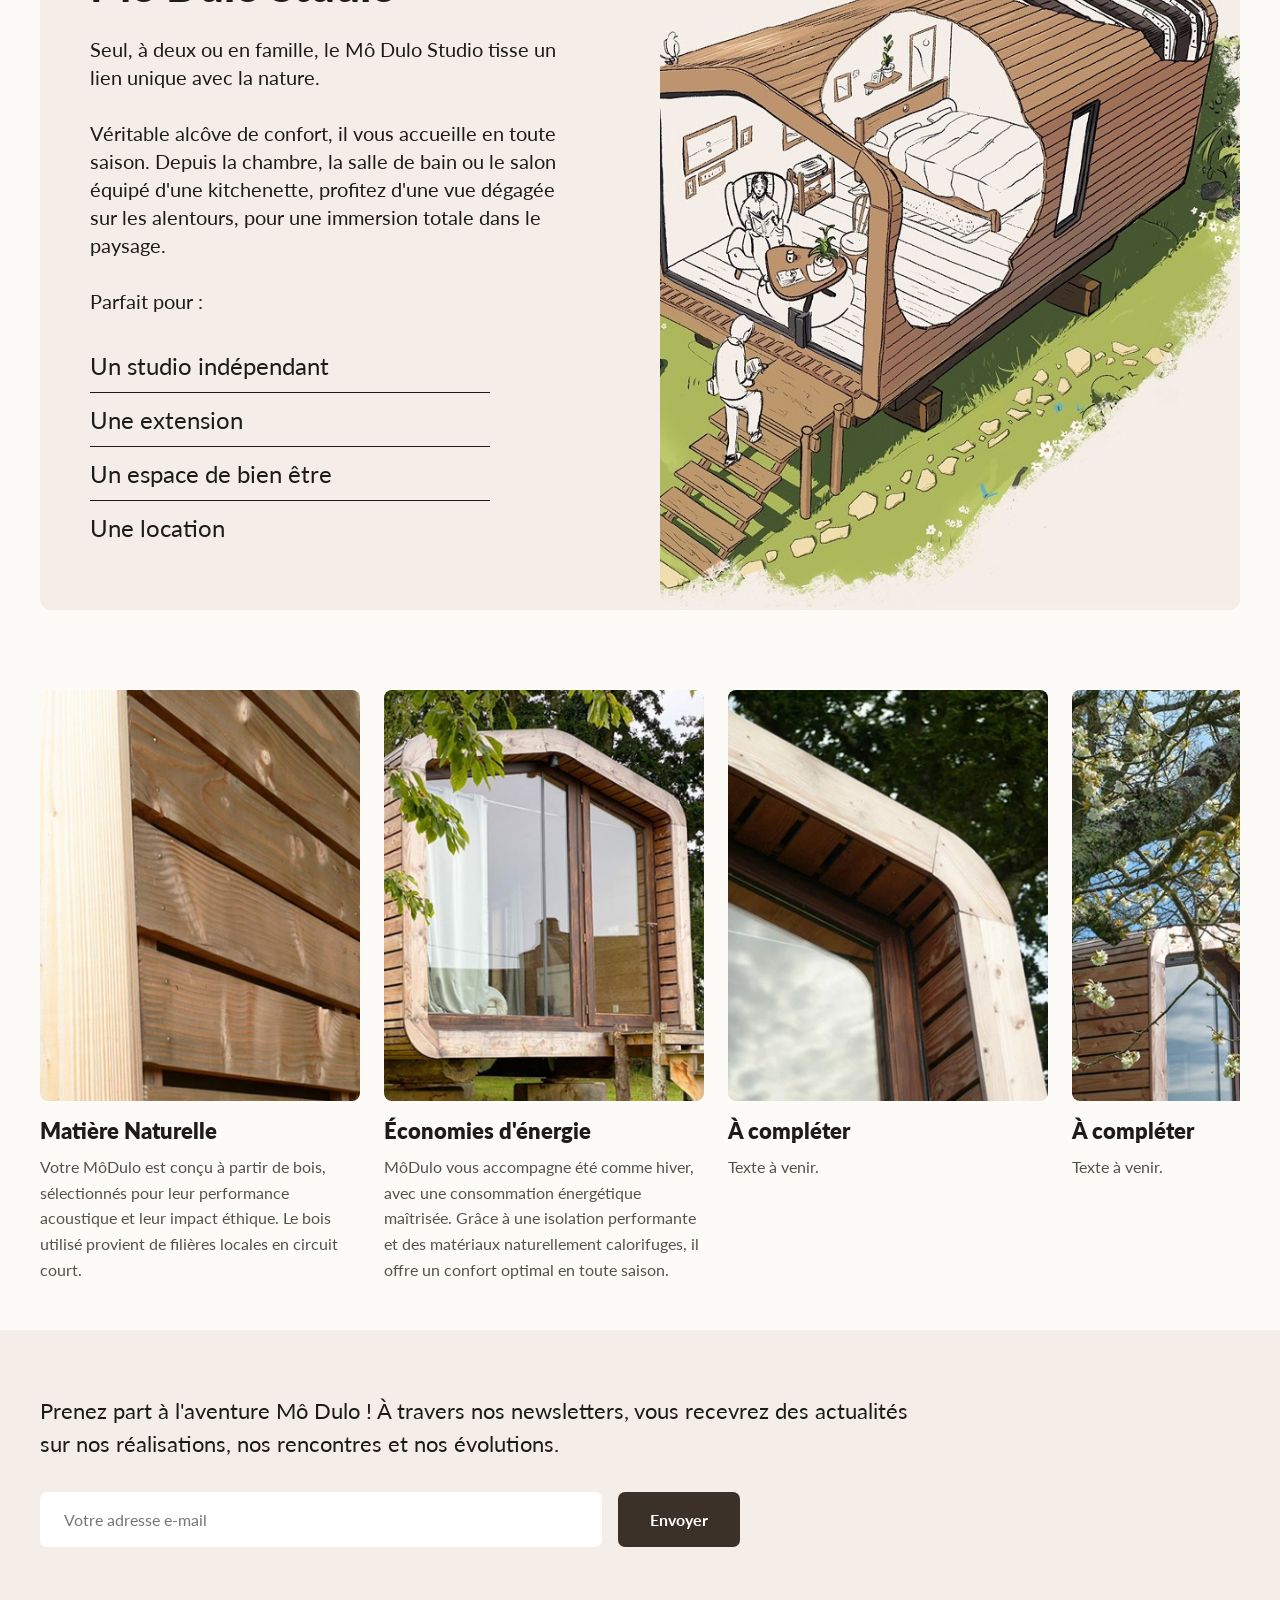
==== commit 24ad71ee: "Add the 3 remaining feature carousel images Photos received from Figma exports for slides 3-5 of the" ====
--- a/index.html
+++ b/index.html
@@ -90,6 +90,21 @@
         <h3>Économies d'énergie</h3>
         <p>MôDulo vous accompagne été comme hiver, avec une consommation énergétique maîtrisée. Grâce à une isolation performante et des matériaux naturellement calorifuges, il offre un confort optimal en toute saison.</p>
       </div>
+      <div class="feature-carousel__item">
+        <img src="assets/img/feature-3.jpg" alt="Détail du bardage Mô Dulo">
+        <h3>À compléter</h3>
+        <p>Texte à venir.</p>
+      </div>
+      <div class="feature-carousel__item">
+        <img src="assets/img/feature-4.jpg" alt="Mô Dulo au printemps">
+        <h3>À compléter</h3>
+        <p>Texte à venir.</p>
+      </div>
+      <div class="feature-carousel__item">
+        <img src="assets/img/feature-5.jpg" alt="Détail de la baie vitrée Mô Dulo">
+        <h3>À compléter</h3>
+        <p>Texte à venir.</p>
+      </div>
     </div>
   </section>
 
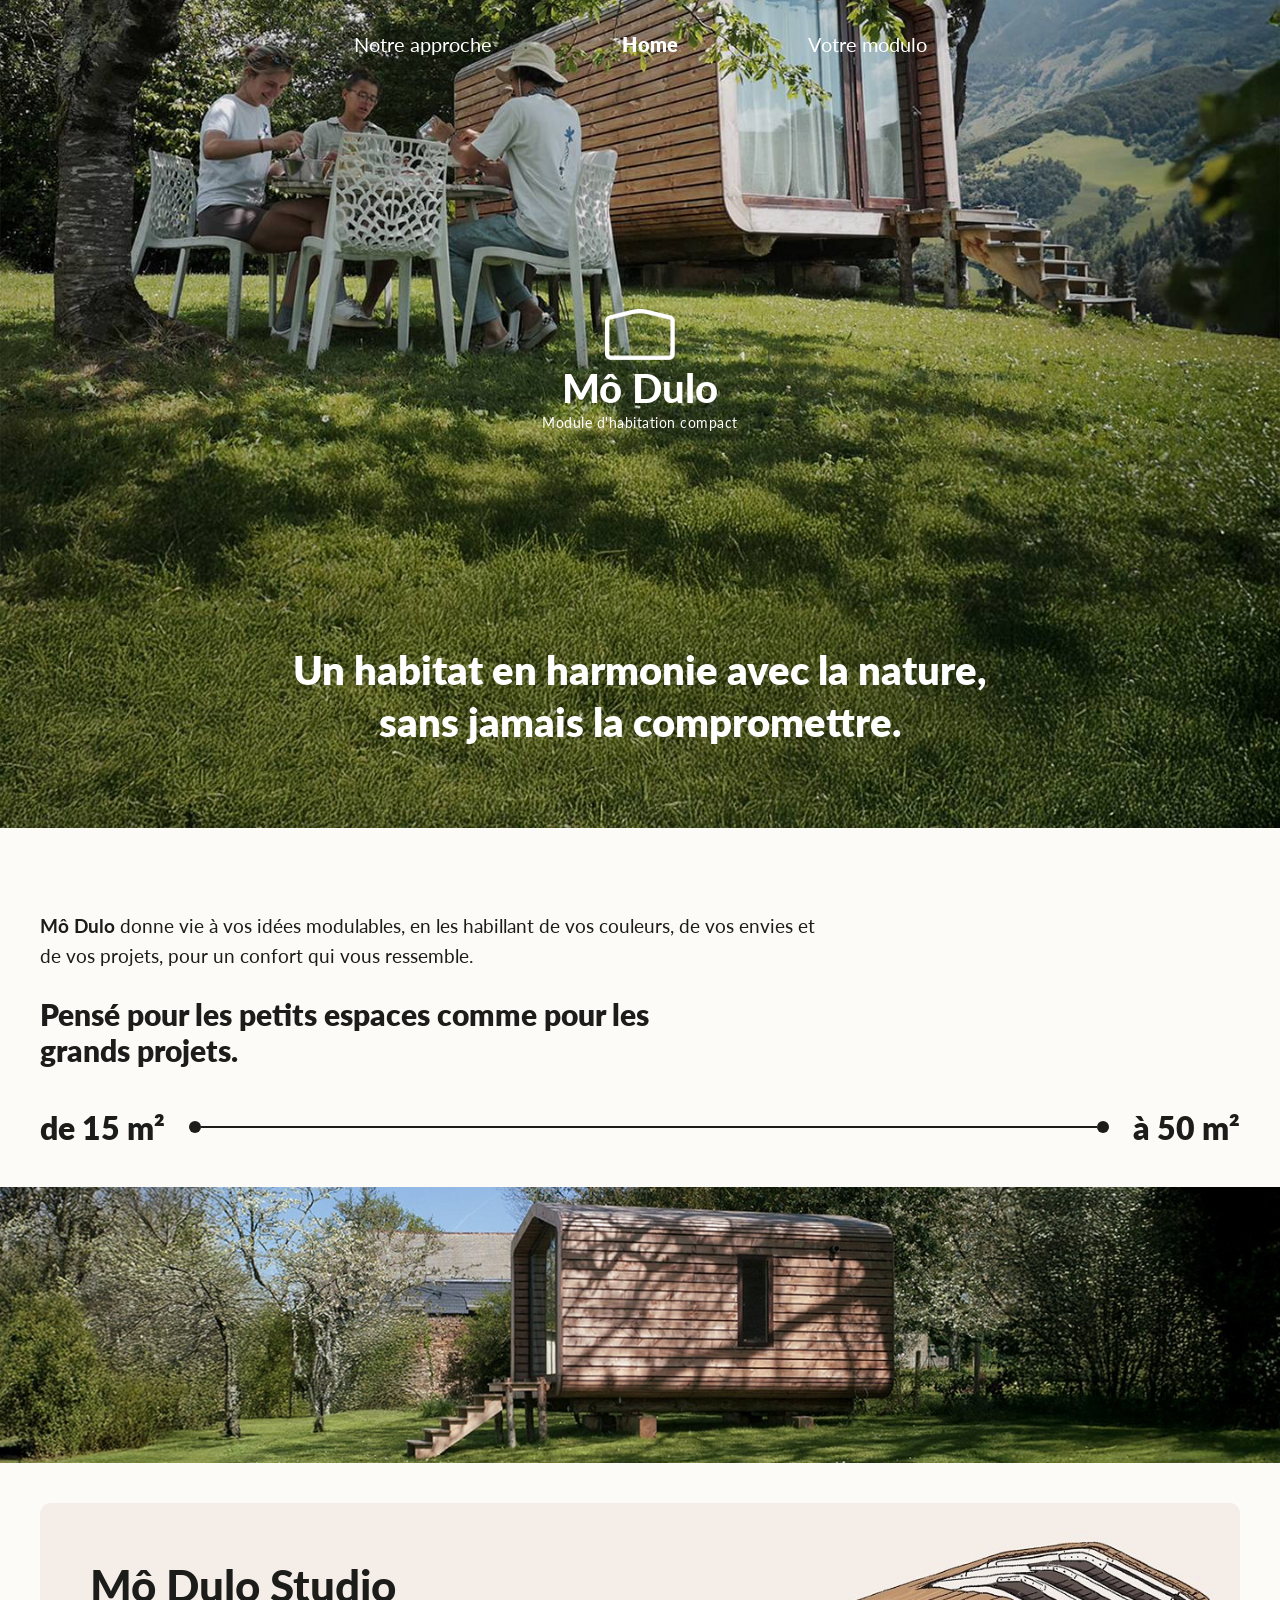
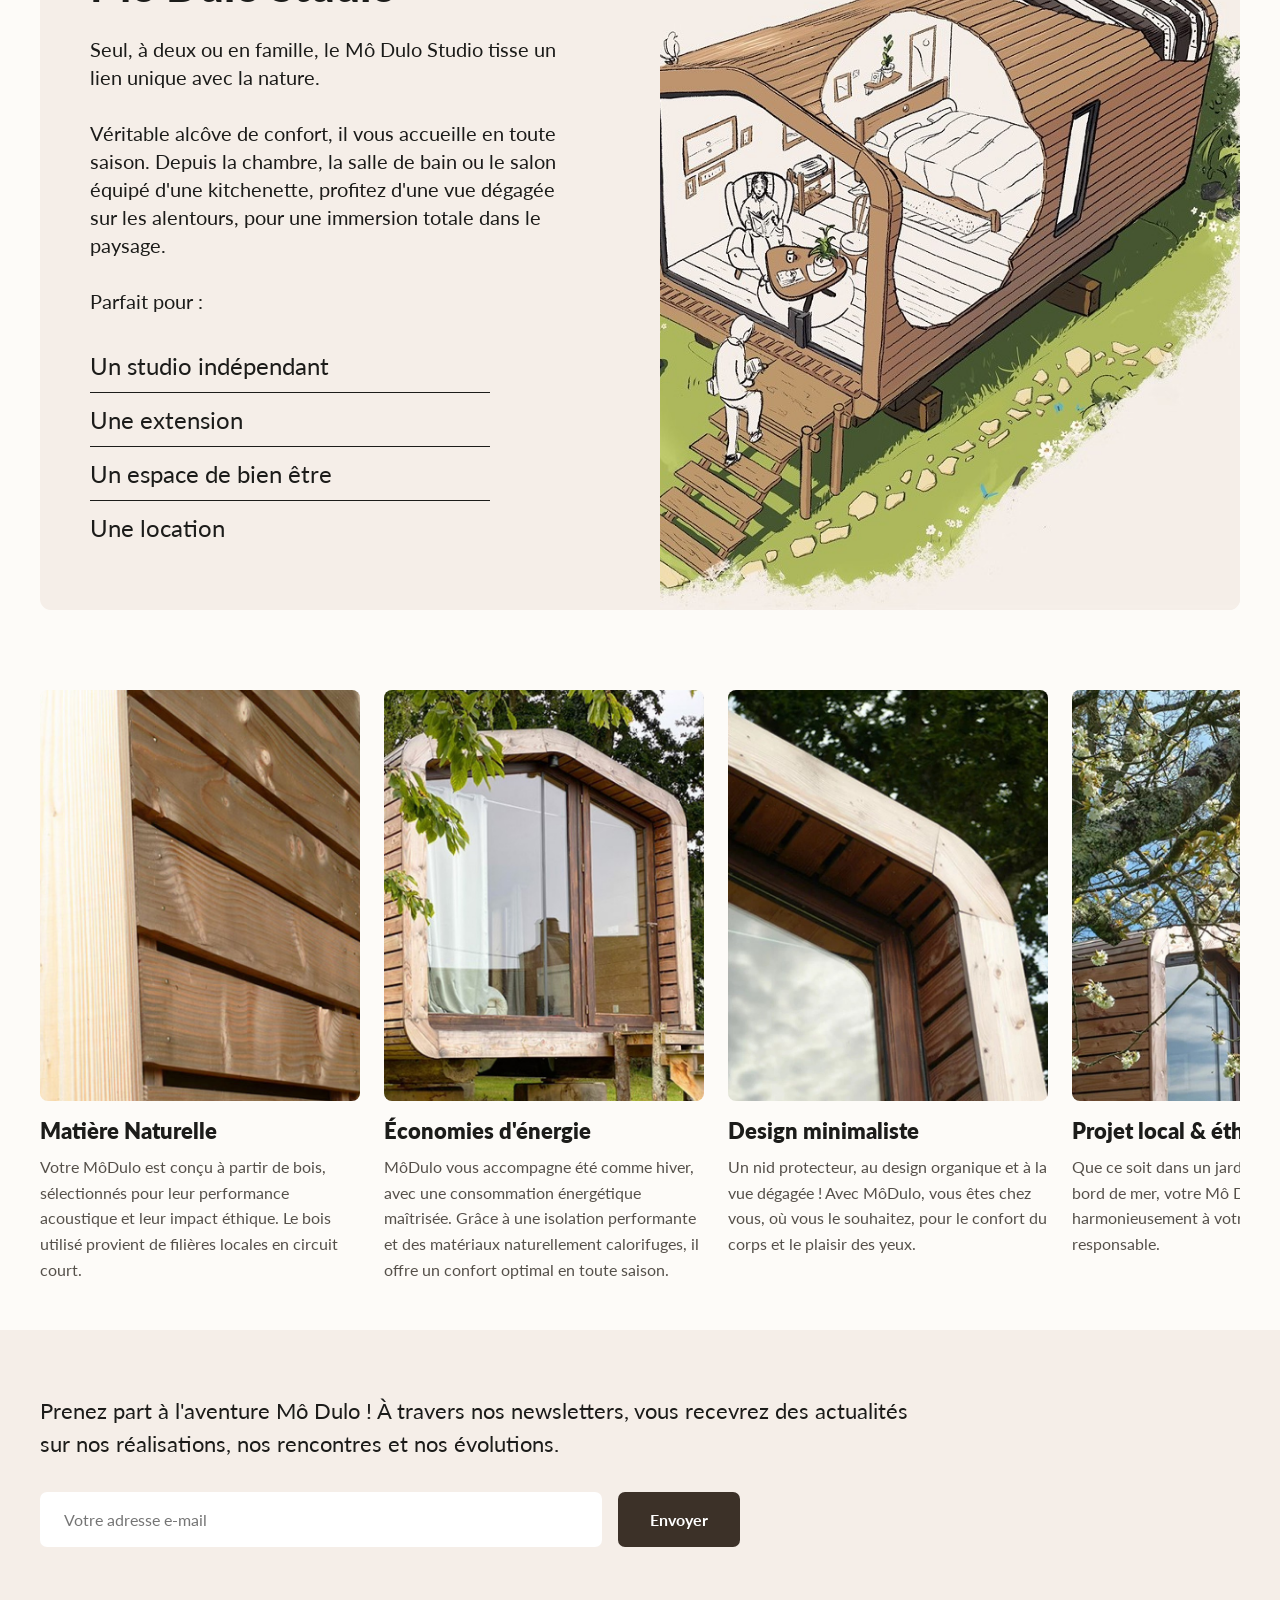
==== commit 2137e1a8: "Fill in the last 3 feature carousel captions Design minimaliste, Projet local & éthique, Modulaire —" ====
--- a/index.html
+++ b/index.html
@@ -92,18 +92,18 @@
       </div>
       <div class="feature-carousel__item">
         <img src="assets/img/feature-3.jpg" alt="Détail du bardage Mô Dulo">
-        <h3>À compléter</h3>
-        <p>Texte à venir.</p>
+        <h3>Design minimaliste</h3>
+        <p>Un nid protecteur, au design organique et à la vue dégagée ! Avec MôDulo, vous êtes chez vous, où vous le souhaitez, pour le confort du corps et le plaisir des yeux.</p>
       </div>
       <div class="feature-carousel__item">
         <img src="assets/img/feature-4.jpg" alt="Mô Dulo au printemps">
-        <h3>À compléter</h3>
-        <p>Texte à venir.</p>
+        <h3>Projet local &amp; éthique</h3>
+        <p>Que ce soit dans un jardin, un champ ou en bord de mer, votre Mô Dulo s'intègre harmonieusement à votre projet d'habitat responsable.</p>
       </div>
       <div class="feature-carousel__item">
         <img src="assets/img/feature-5.jpg" alt="Détail de la baie vitrée Mô Dulo">
-        <h3>À compléter</h3>
-        <p>Texte à venir.</p>
+        <h3>Modulaire</h3>
+        <p>Un concept constructif flexible, qui s'adapte à la création de votre bureau, studio, résidence secondaire... ou même principale !</p>
       </div>
     </div>
   </section>
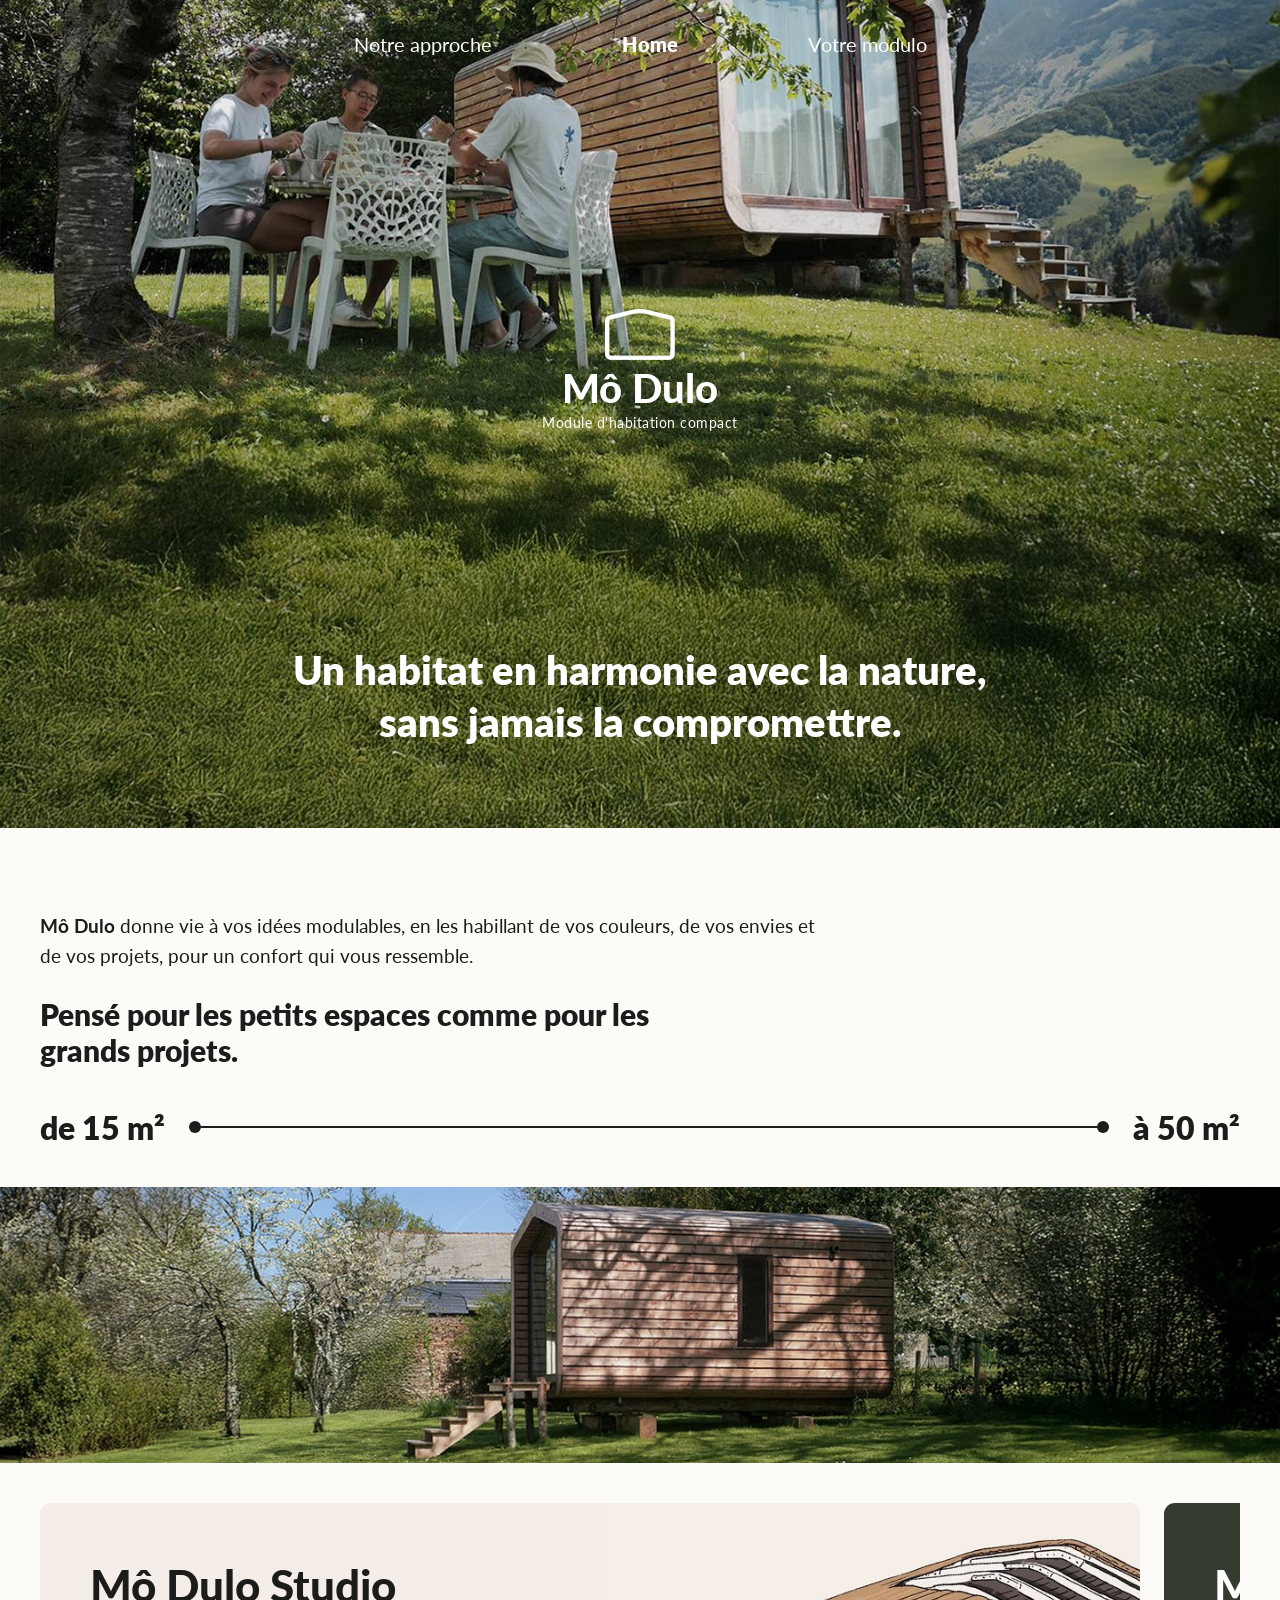
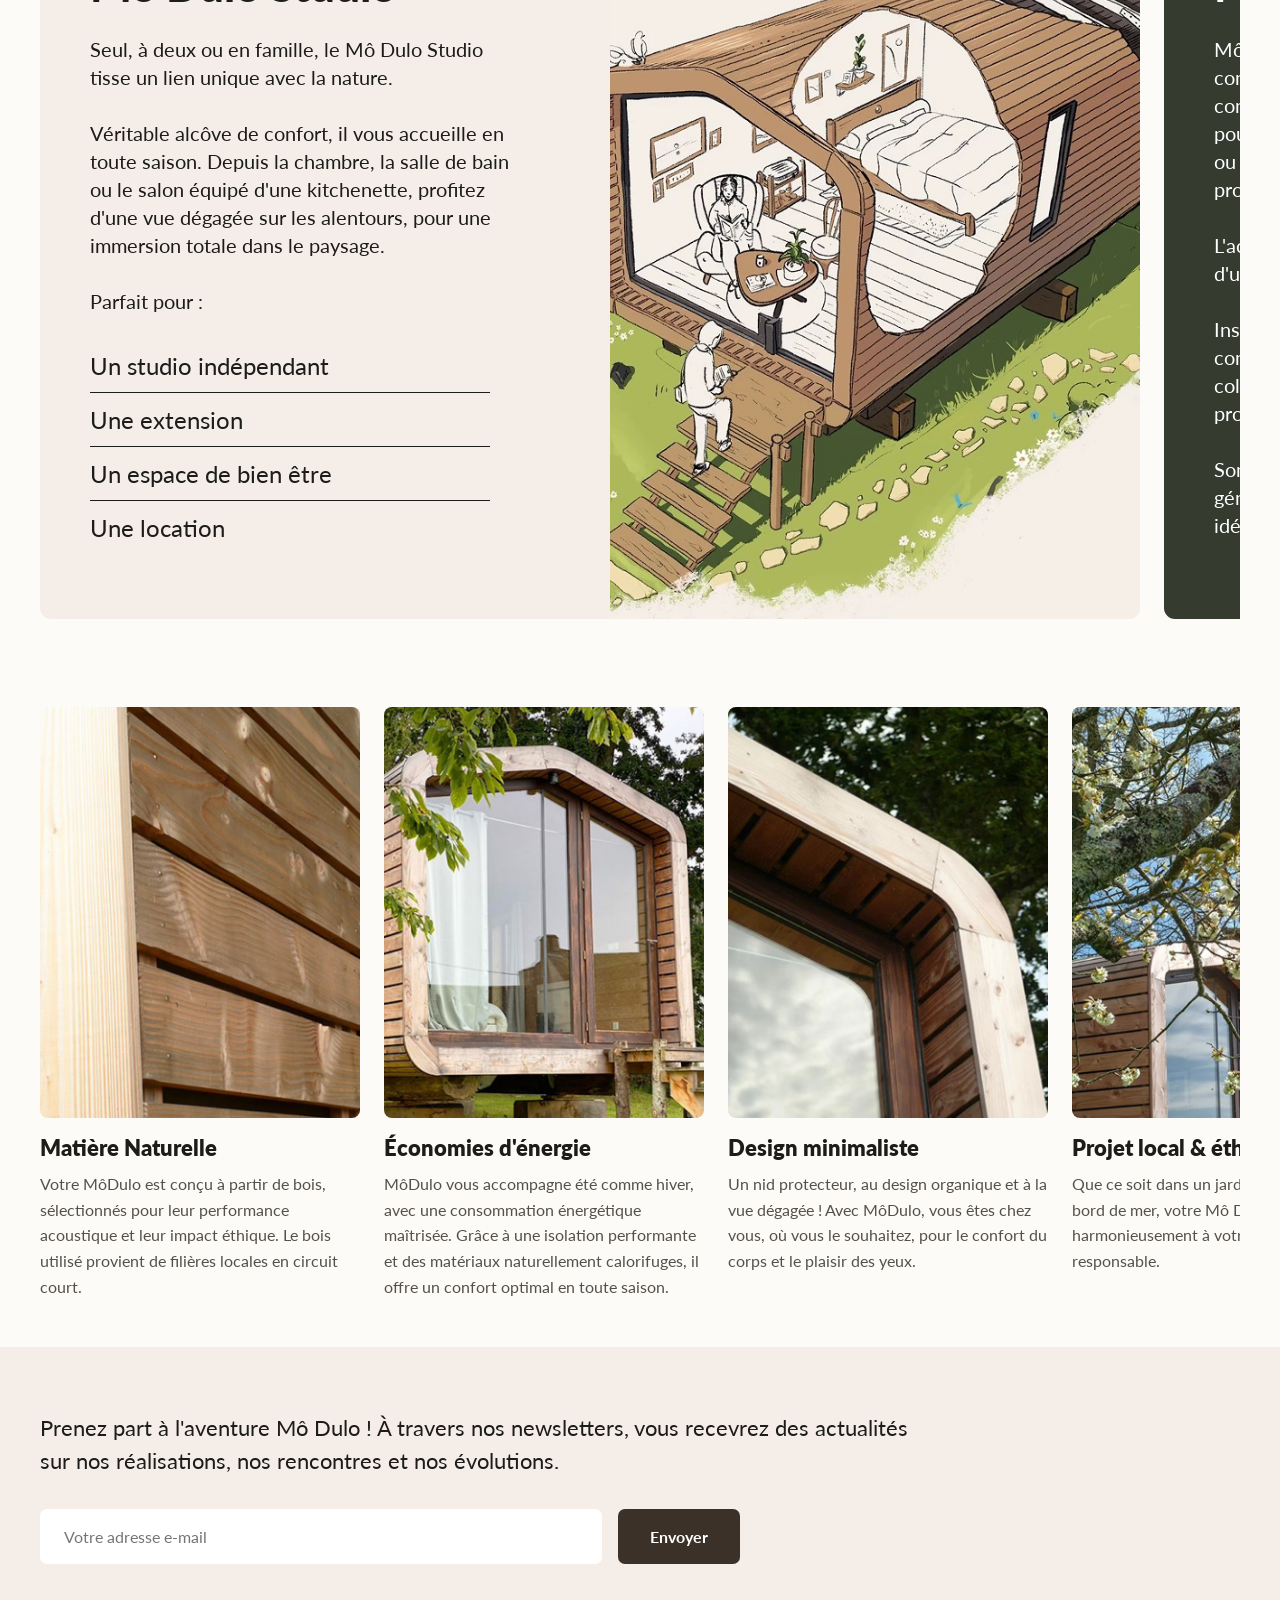
==== commit fb33d1d7: "Turn Home's Mô Dulo Studio section into a 2-card horizontal carousel Add the Mô Dulo Burô card (dark" ====
--- a/index.html
+++ b/index.html
@@ -55,25 +55,45 @@
   </div>
 
   <section class="studio">
-    <div class="studio__card">
-      <div class="studio__content">
-        <h2>Mô Dulo Studio</h2>
-        <p>
-          Seul, à deux ou en famille, le Mô Dulo Studio tisse un lien unique avec la nature.
-          <br><br>
-          Véritable alcôve de confort, il vous accueille en toute saison. Depuis la chambre, la salle de bain ou le salon équipé d'une kitchenette, profitez d'une vue dégagée sur les alentours, pour une immersion totale dans le paysage.
-          <br><br>
-          Parfait pour :
-        </p>
-        <ul class="studio__list">
-          <li>Un studio indépendant</li>
-          <li>Une extension</li>
-          <li>Un espace de bien être</li>
-          <li>Une location</li>
-        </ul>
+    <div class="studio__track">
+      <div class="studio__card">
+        <div class="studio__content">
+          <h2>Mô Dulo Studio</h2>
+          <p>
+            Seul, à deux ou en famille, le Mô Dulo Studio tisse un lien unique avec la nature.
+            <br><br>
+            Véritable alcôve de confort, il vous accueille en toute saison. Depuis la chambre, la salle de bain ou le salon équipé d'une kitchenette, profitez d'une vue dégagée sur les alentours, pour une immersion totale dans le paysage.
+            <br><br>
+            Parfait pour :
+          </p>
+          <ul class="studio__list">
+            <li>Un studio indépendant</li>
+            <li>Une extension</li>
+            <li>Un espace de bien être</li>
+            <li>Une location</li>
+          </ul>
+        </div>
+        <div class="studio__image">
+          <img src="assets/img/studio-illustration.jpg" alt="Coupe illustrée du Mô Dulo Studio">
+        </div>
       </div>
-      <div class="studio__image">
-        <img src="assets/img/studio-illustration.jpg" alt="Coupe illustrée du Mô Dulo Studio">
+
+      <div class="studio__card studio__card--dark">
+        <div class="studio__content">
+          <h2>Mô Dulo Burô</h2>
+          <p>
+            Môdulo Burô est un module calme et lumineux, conçu pour offrir un cadre de travail propice à la concentration et à l'accueil. Il peut être aménagé pour recevoir des clients, organiser des réunions ou s'adapter aux besoins des praticiens et professions libérales.
+            <br><br>
+            L'accès est personnalisable, avec la possibilité d'une rampe PMR en remplacement de l'escalier.
+            <br><br>
+            Installé chez soi ou sur une zone d'activité, il convient aussi bien aux indépendants qu'aux collectivités ou aux investisseurs souhaitant proposer des espaces de location professionnels.
+            <br><br>
+            Son isolation acoustique et ses ouvertures généreuses créent un environnement apaisant, idéal pour travailler autrement.
+          </p>
+        </div>
+        <div class="studio__image">
+          <img src="assets/img/buro-illustration.jpg" alt="Coupe illustrée du Mô Dulo Burô">
+        </div>
       </div>
     </div>
   </section>
--- a/assets/css/styles.css
+++ b/assets/css/styles.css
@@ -208,7 +208,18 @@
   margin: 0 auto;
 }
 
+.studio__track {
+  display: flex;
+  gap: 24px;
+  overflow-x: auto;
+  scroll-snap-type: x mandatory;
+  -webkit-overflow-scrolling: touch;
+  padding-bottom: 8px;
+}
+
 .studio__card {
+  flex: 0 0 min(1100px, 92vw);
+  scroll-snap-align: start;
   background: var(--color-card);
   border-radius: 11px;
   display: flex;
@@ -216,6 +227,15 @@
   align-items: stretch;
   overflow: hidden;
   gap: 40px;
+}
+
+.studio__card--dark {
+  background: #363b30;
+  color: #ffffff;
+}
+
+.studio__card--dark .studio__list li {
+  border-bottom-color: #ffffff;
 }
 
 .studio__content {
